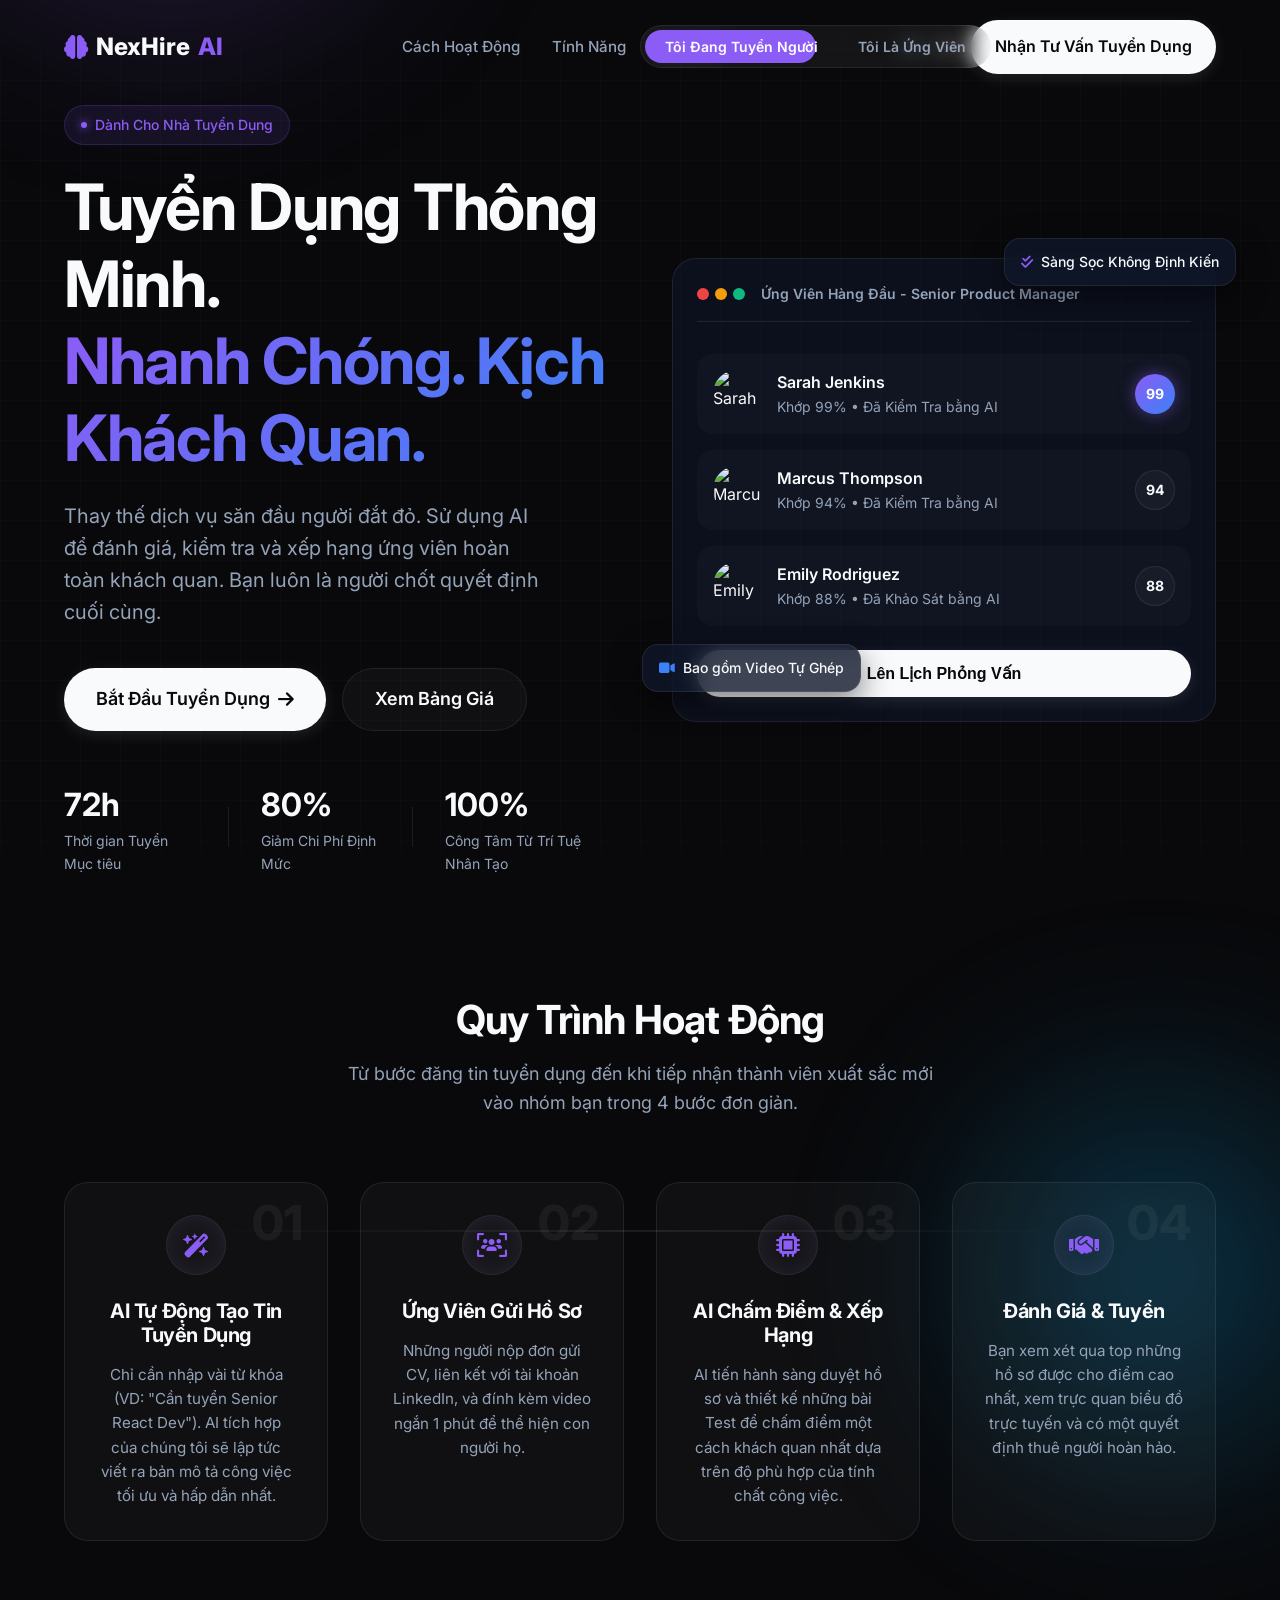
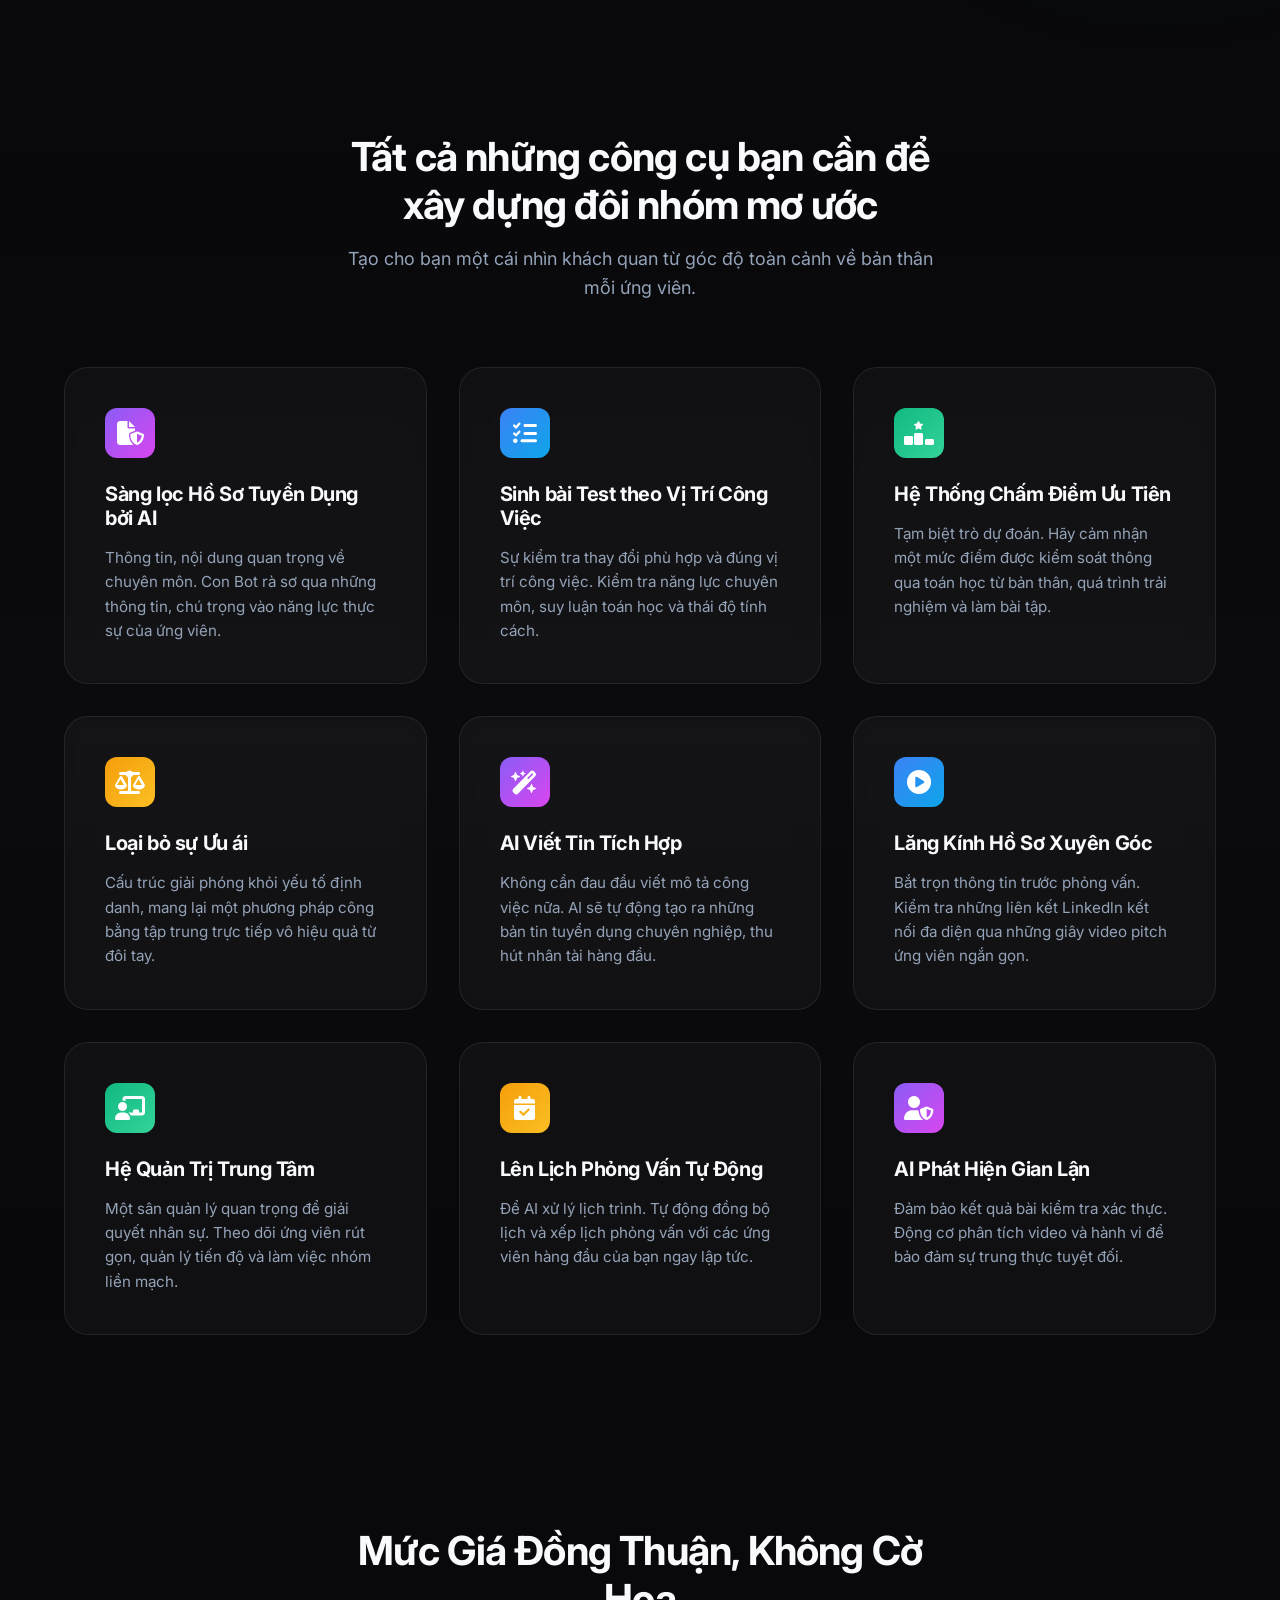
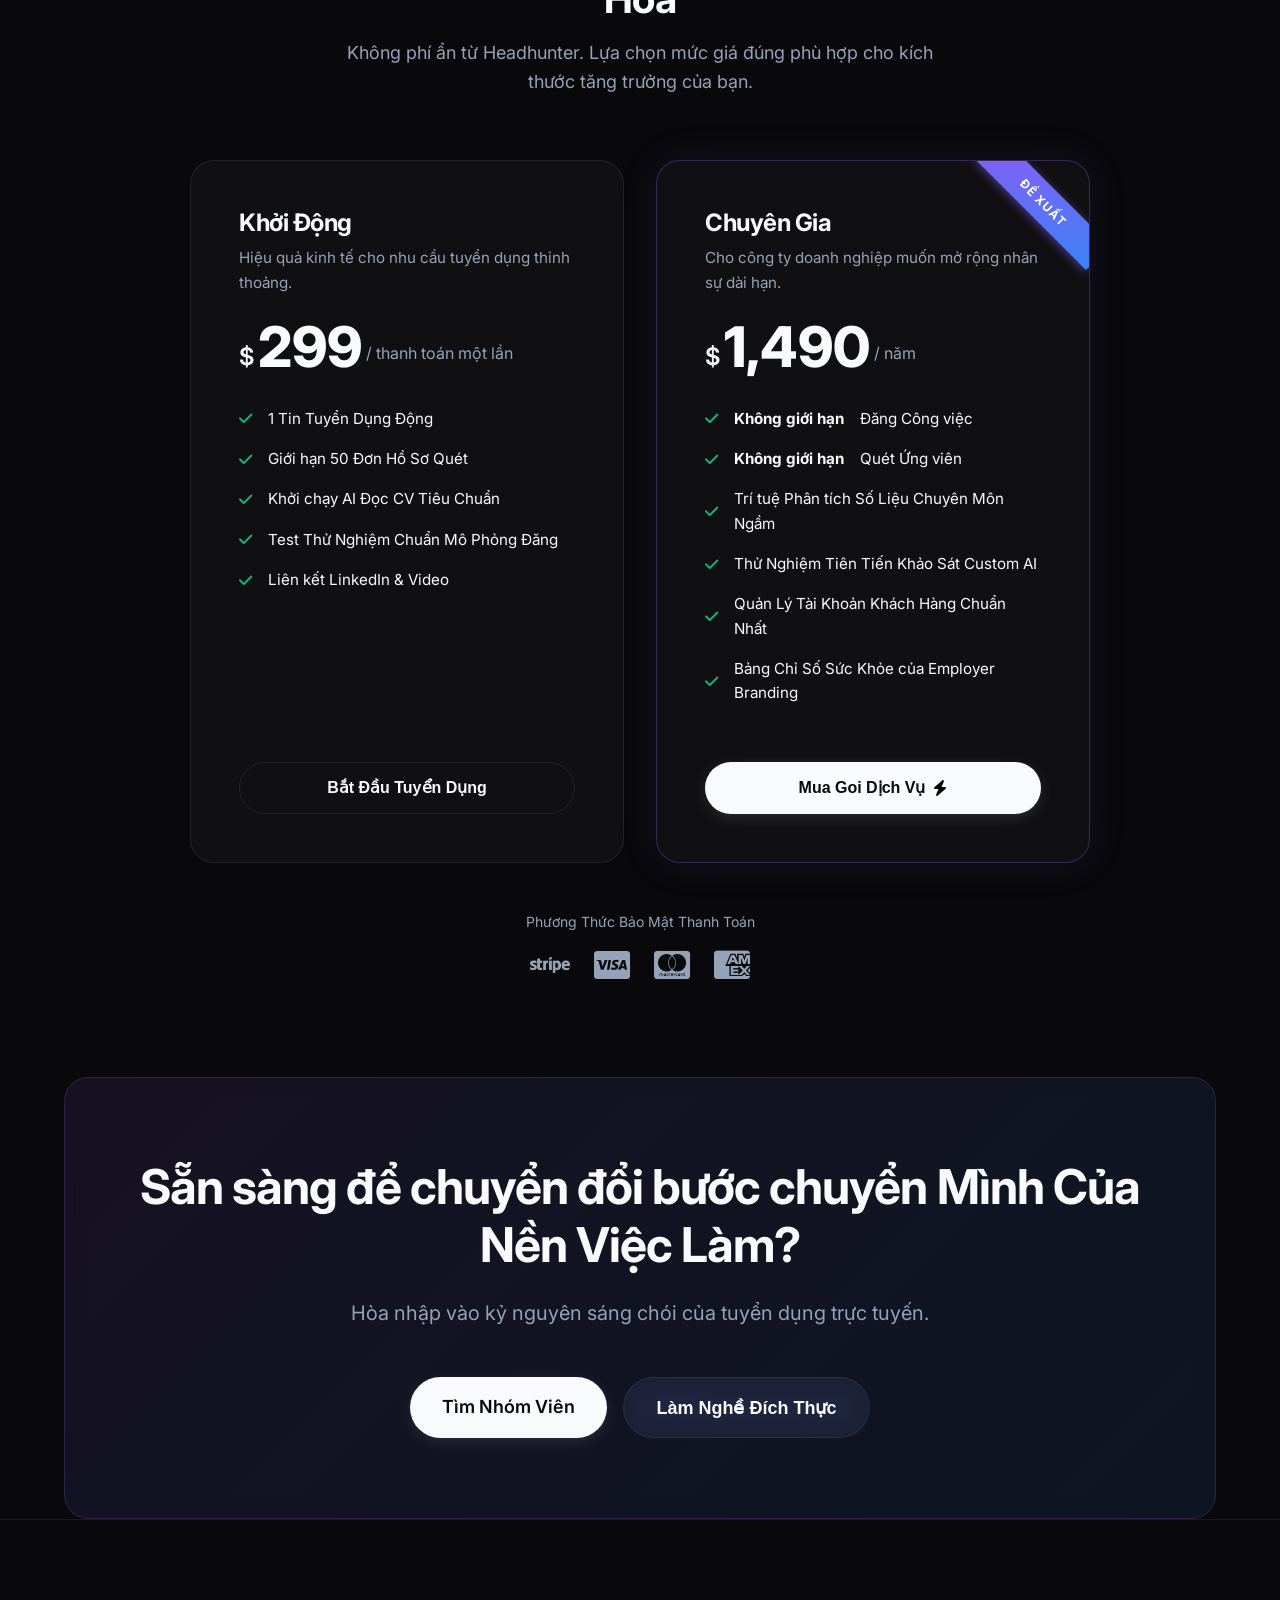
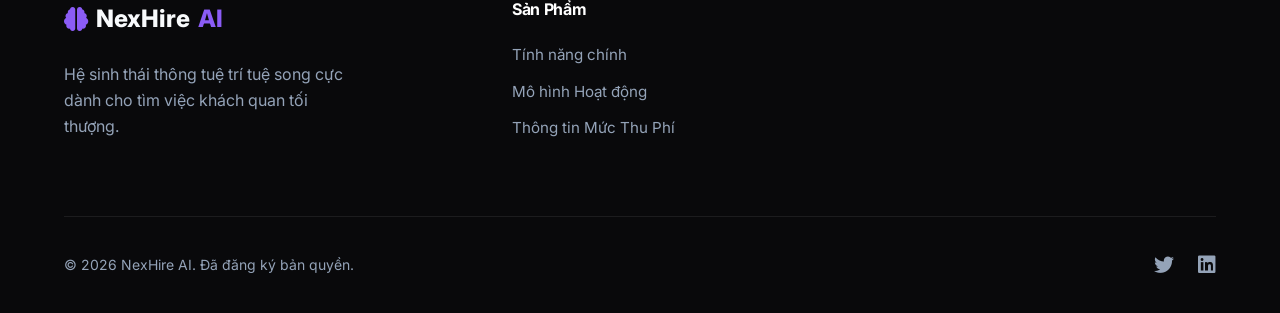
==== index-vi.html @ 261079df "Add files via upload" ====
<!DOCTYPE html>
<html lang="vi">
<head>
    <meta charset="UTF-8">
    <meta name="viewport" content="width=device-width, initial-scale=1.0">
    <title>NexHire AI - Tuyển dụng & Tìm việc Không Định kiến</title>
    <meta name="description" content="Nền tảng tuyển dụng AI 2 chiều. Giúp nhà tuyển dụng tiết kiệm chi phí, ứng viên được nhận việc nhờ kỹ năng thực sự thay vì chỉ qua hồ sơ.">
    
    <!-- Google Fonts -->
    <link rel="preconnect" href="https://fonts.googleapis.com">
    <link rel="preconnect" href="https://fonts.gstatic.com" crossorigin>
    <link href="https://fonts.googleapis.com/css2?family=Inter:wght@300;400;500;600;700;800&display=swap" rel="stylesheet">
    
    <!-- Font Awesome -->
    <link rel="stylesheet" href="https://cdnjs.cloudflare.com/ajax/libs/font-awesome/6.4.0/css/all.min.css">
    
    <!-- Custom CSS -->
    <link rel="stylesheet" href="style.css">
</head>
<body>
    <!-- Background Elements -->
    <div class="glow-orb orb-1"></div>
    <div class="glow-orb orb-2"></div>
    <div class="bg-grid"></div>

    <!-- Navigation -->
    <nav class="navbar">
        <div class="container nav-container">
            <a href="#" class="logo">
                <i class="fa-solid fa-brain"></i>
                NexHire<span>AI</span>
            </a>
            
            <!-- Global Portal Toggle in Nav -->
            <div class="portal-toggle-container fade-in-up">
                <div class="portal-toggle">
                    <button class="toggle-btn active" data-target="employer-portal">Tôi Đang Tuyển Người</button>
                    <button class="toggle-btn" data-target="candidate-portal">Tôi Là Ứng Viên</button>
                    <div class="toggle-slider"></div>
                </div>
            </div>

            <div class="nav-links">
                <a href="#how-it-works">Cách Hoạt Động</a>
                <a href="#features">Tính Năng</a>
                <a href="#pricing">Bảng Giá</a>
            </div>
            <div class="nav-actions" style="display: flex; align-items: center; gap: 1rem;">
                <div class="lang-switch" style="font-size: 0.875rem;">
                    <a href="index.html" style="color: var(--text-secondary);">EN</a> 
                    <span style="color: var(--text-secondary); margin: 0 4px;">|</span> 
                    <span style="color: white; font-weight: 600;">VI</span>
                </div>
                <a href="#pricing" class="btn btn-primary" id="nav-cta-btn">Nhận Tư Vấn Tuyển Dụng</a>
            </div>
            <button class="mobile-menu-btn" aria-label="Toggle menu">
                <i class="fa-solid fa-bars"></i>
            </button>
        </div>
    </nav>

    <!-- ==========================================
         EMPLOYER PORTAL
         ========================================== -->
    <div id="employer-portal" class="portal-view active">
        <!-- Hero Section -->
        <header class="hero">
            <div class="container hero-container">
                <div class="hero-content fade-in-up">
                    <div class="badge">
                        <span class="badge-dot"></span>
                        Dành Cho Nhà Tuyển Dụng
                    </div>
                    <h1 class="hero-title">
                        Tuyển Dụng Thông Minh. <br>
                        <span class="text-gradient">Nhanh Chóng. Kịch Khách Quan.</span>
                    </h1>
                    <p class="hero-subtitle">
                        Thay thế dịch vụ săn đầu người đắt đỏ. Sử dụng AI để đánh giá, kiểm tra và xếp hạng ứng viên hoàn toàn khách quan. Bạn luôn là người chốt quyết định cuối cùng.
                    </p>
                    <div class="hero-cta">
                        <a href="#pricing" class="btn btn-primary btn-large">
                            Bắt Đầu Tuyển Dụng <i class="fa-solid fa-arrow-right"></i>
                        </a>
                        <a href="#pricing" class="btn btn-secondary btn-large">
                            Xem Bảng Giá
                        </a>
                    </div>
                    <div class="hero-stats">
                        <div class="stat">
                            <span class="stat-number">72h</span>
                            <span class="stat-label">Thời gian Tuyển Mục tiêu</span>
                        </div>
                        <div class="stat-divider"></div>
                        <div class="stat">
                            <span class="stat-number">80%</span>
                            <span class="stat-label">Giảm Chi Phí Định Mức</span>
                        </div>
                        <div class="stat-divider"></div>
                        <div class="stat">
                            <span class="stat-number">100%</span>
                            <span class="stat-label">Công Tâm Từ Trí Tuệ Nhân Tạo</span>
                        </div>
                    </div>
                </div>
                <div class="hero-visual fade-in-up delay-1">
                    <div class="glass-card mockup-card">
                        <div class="mockup-header">
                            <div class="mockup-dots">
                                <span></span><span></span><span></span>
                            </div>
                            <div class="mockup-title">Ứng Viên Hàng Đầu - Senior Product Manager</div>
                        </div>
                        <div class="mockup-body">
                            <!-- Candidate 1 -->
                            <div class="candidate-row">
                                <div class="candidate-info">
                                    <img src="https://ui-avatars.com/api/?name=Sarah+Jen&background=8b5cf6&color=fff" alt="Sarah" class="avatar">
                                    <div>
                                        <div class="name">Sarah Jenkins</div>
                                        <div class="role">Khớp 99% • Đã Kiểm Tra bằng AI</div>
                                    </div>
                                </div>
                                <div class="candidate-score gradient-score">99</div>
                            </div>
                            <!-- Candidate 2 -->
                            <div class="candidate-row">
                                <div class="candidate-info">
                                    <img src="https://ui-avatars.com/api/?name=Marcus+T&background=3b82f6&color=fff" alt="Marcus" class="avatar">
                                    <div>
                                        <div class="name">Marcus Thompson</div>
                                        <div class="role">Khớp 94% • Đã Kiểm Tra bằng AI</div>
                                    </div>
                                </div>
                                <div class="candidate-score">94</div>
                            </div>
                            <!-- Candidate 3 -->
                            <div class="candidate-row">
                                <div class="candidate-info">
                                    <img src="https://ui-avatars.com/api/?name=Emily+R&background=0ea5e9&color=fff" alt="Emily" class="avatar">
                                    <div>
                                        <div class="name">Emily Rodriguez</div>
                                        <div class="role">Khớp 88% • Đã Khảo Sát bằng AI</div>
                                    </div>
                                </div>
                                <div class="candidate-score">88</div>
                            </div>
                            <div class="mockup-action">
                                <button class="btn btn-primary btn-full">Lên Lịch Phỏng Vấn</button>
                            </div>
                        </div>
                    </div>
                    <div class="floating-badge badge-1">
                        <i class="fa-solid fa-check-double text-primary"></i>
                        <span>Sàng Sọc Không Định Kiến</span>
                    </div>
                    <div class="floating-badge badge-2">
                        <i class="fa-solid fa-video text-secondary"></i>
                        <span>Bao gồm Video Tự Ghép</span>
                    </div>
                </div>
            </div>
        </header>

        <!-- How It Works Section -->
        <section id="how-it-works" class="section">
            <div class="container">
                <div class="section-header fade-in-up">
                    <h2 class="section-title">Quy Trình Hoạt Động</h2>
                    <p class="section-subtitle">Từ bước đăng tin tuyển dụng đến khi tiếp nhận thành viên xuất sắc mới vào nhóm bạn trong 4 bước đơn giản.</p>
                </div>
                
                <div class="steps-container">
                    <div class="step-card glass-card fade-in-up">
                        <div class="step-number">01</div>
                        <div class="step-icon"><i class="fa-solid fa-wand-magic-sparkles"></i></div>
                        <h3>AI Tự Động Tạo Tin Tuyển Dụng</h3>
                        <p>Chỉ cần nhập vài từ khóa (VD: "Cần tuyển Senior React Dev"). AI tích hợp của chúng tôi sẽ lập tức viết ra bản mô tả công việc tối ưu và hấp dẫn nhất.</p>
                    </div>
                    
                    <div class="step-card glass-card fade-in-up delay-1">
                        <div class="step-number">02</div>
                        <div class="step-icon"><i class="fa-solid fa-users-viewfinder"></i></div>
                        <h3>Ứng Viên Gửi Hồ Sơ</h3>
                        <p>Những người nộp đơn gửi CV, liên kết với tài khoản LinkedIn, và đính kèm video ngắn 1 phút để thể hiện con người họ.</p>
                    </div>
                    
                    <div class="step-card glass-card fade-in-up delay-2">
                        <div class="step-number">03</div>
                        <div class="step-icon"><i class="fa-solid fa-microchip"></i></div>
                        <h3>AI Chấm Điểm & Xếp Hạng</h3>
                        <p>AI tiến hành sàng duyệt hồ sơ và thiết kế những bài Test để chấm điểm một cách khách quan nhất dựa trên độ phù hợp của tính chất công việc.</p>
                    </div>
                    
                    <div class="step-card glass-card fade-in-up delay-3">
                        <div class="step-number">04</div>
                        <div class="step-icon"><i class="fa-solid fa-handshake"></i></div>
                        <h3>Đánh Giá & Tuyển</h3>
                        <p>Bạn xem xét qua top những hồ sơ được cho điểm cao nhất, xem trực quan biểu đồ trực tuyến và có một quyết định thuê người hoàn hảo.</p>
                    </div>
                </div>
            </div>
        </section>

        <!-- Features Section -->
        <section id="features" class="section section-alt">
            <div class="container">
                <div class="section-header fade-in-up">
                    <h2 class="section-title">Tất cả những công cụ bạn cần để xây dựng đôi nhóm mơ ước</h2>
                    <p class="section-subtitle">Tạo cho bạn một cái nhìn khách quan từ góc độ toàn cảnh về bản thân mỗi ứng viên.</p>
                </div>

                <div class="features-grid">
                    <div class="feature-card glass-card fade-in-up">
                        <div class="feature-icon bg-gradient-1"><i class="fa-solid fa-file-shield"></i></div>
                        <h3>Sàng lọc Hồ Sơ Tuyển Dụng bởi AI</h3>
                        <p>Thông tin, nội dung quan trọng về chuyên môn. Con Bot rà sơ qua những thông tin, chú trọng vào năng lực thực sự của ứng viên.</p>
                    </div>
                    <div class="feature-card glass-card fade-in-up delay-1">
                        <div class="feature-icon bg-gradient-2"><i class="fa-solid fa-list-check"></i></div>
                        <h3>Sinh bài Test theo Vị Trí Công Việc</h3>
                        <p>Sự kiểm tra thay đổi phù hợp và đúng vị trí công việc. Kiểm tra năng lực chuyên môn, suy luận toán học và thái độ tính cách.</p>
                    </div>
                    <div class="feature-card glass-card fade-in-up delay-2">
                        <div class="feature-icon bg-gradient-3"><i class="fa-solid fa-ranking-star"></i></div>
                        <h3>Hệ Thống Chấm Điểm Ưu Tiên</h3>
                        <p>Tạm biệt trò dự đoán. Hãy cảm nhận một mức điểm được kiểm soát thông qua toán học từ bản thân, quá trình trải nghiệm và làm bài tập.</p>
                    </div>
                    <div class="feature-card glass-card fade-in-up">
                        <div class="feature-icon bg-gradient-4"><i class="fa-solid fa-scale-balanced"></i></div>
                        <h3>Loại bỏ sự Ưu ái</h3>
                        <p>Cấu trúc giải phóng khỏi yếu tố định danh, mang lại một phương pháp công bằng tập trung trực tiếp vô hiệu quả từ đôi tay.</p>
                    </div>
                    <div class="feature-card glass-card fade-in-up delay-1">
                        <div class="feature-icon bg-gradient-1"><i class="fa-solid fa-wand-magic-sparkles"></i></div>
                        <h3>AI Viết Tin Tích Hợp</h3>
                        <p>Không cần đau đầu viết mô tả công việc nữa. AI sẽ tự động tạo ra những bản tin tuyển dụng chuyên nghiệp, thu hút nhân tài hàng đầu.</p>
                    </div>
                    <div class="feature-card glass-card fade-in-up delay-2">
                        <div class="feature-icon bg-gradient-2"><i class="fa-solid fa-circle-play"></i></div>
                        <h3>Lăng Kính Hồ Sơ Xuyên Góc</h3>
                        <p>Bắt trọn thông tin trước phỏng vấn. Kiểm tra những liên kết Linkedln kết nối đa diện qua những giây video pitch ứng viên ngắn gọn.</p>
                    </div>
                    <div class="feature-card glass-card fade-in-up">
                        <div class="feature-icon bg-gradient-3"><i class="fa-solid fa-chalkboard-user"></i></div>
                        <h3>Hệ Quản Trị Trung Tâm</h3>
                        <p>Một sân quản lý quan trọng để giải quyết nhân sự. Theo dõi ứng viên rút gọn, quản lý tiến độ và làm việc nhóm liền mạch.</p>
                    </div>
                    <div class="feature-card glass-card fade-in-up delay-1">
                        <div class="feature-icon bg-gradient-4"><i class="fa-solid fa-calendar-check"></i></div>
                        <h3>Lên Lịch Phỏng Vấn Tự Động</h3>
                        <p>Để AI xử lý lịch trình. Tự động đồng bộ lịch và xếp lịch phỏng vấn với các ứng viên hàng đầu của bạn ngay lập tức.</p>
                    </div>
                    <div class="feature-card glass-card fade-in-up delay-2">
                        <div class="feature-icon bg-gradient-1"><i class="fa-solid fa-user-shield"></i></div>
                        <h3>AI Phát Hiện Gian Lận</h3>
                        <p>Đảm bảo kết quả bài kiểm tra xác thực. Động cơ phân tích video và hành vi để bảo đảm sự trung thực tuyệt đối.</p>
                    </div>
                </div>
            </div>
        </section>

        <!-- Pricing Section -->
        <section id="pricing" class="section">
            <div class="container">
                <div class="section-header fade-in-up">
                    <h2 class="section-title">Mức Giá Đồng Thuận, Không Cờ Hoa</h2>
                    <p class="section-subtitle">Không phí ẩn từ Headhunter. Lựa chọn mức giá đúng phù hợp cho kích thước tăng trưởng của bạn.</p>
                </div>

                <div class="pricing-grid">
                    <!-- Starter Plan -->
                    <div class="pricing-card glass-card fade-in-up">
                        <div class="pricing-header">
                            <h3>Khởi Động</h3>
                            <p>Hiệu quả kinh tế cho nhu cầu tuyển dụng thỉnh thoảng.</p>
                            <div class="price">
                                <span class="currency">$</span>
                                <span class="amount">299</span>
                                <span class="billing">/ thanh toán một lần</span>
                            </div>
                        </div>
                        <div class="pricing-features">
                            <ul>
                                <li><i class="fa-solid fa-check"></i> 1 Tin Tuyển Dụng Động</li>
                                <li><i class="fa-solid fa-check"></i> Giới hạn 50 Đơn Hồ Sơ Quét</li>
                                <li><i class="fa-solid fa-check"></i> Khởi chạy AI Đọc CV Tiêu Chuẩn</li>
                                <li><i class="fa-solid fa-check"></i> Test Thử Nghiệm Chuẩn Mô Phỏng Đăng</li>
                                <li><i class="fa-solid fa-check"></i> Liên kết LinkedIn & Video</li>
                            </ul>
                        </div>
                        <div class="pricing-action">
                            <button class="btn btn-outline btn-full payment-btn" data-plan="starter">Bắt Đầu Tuyển Dụng</button>
                        </div>
                    </div>

                    <!-- Pro Plan -->
                    <div class="pricing-card glass-card popular fade-in-up delay-1">
                        <div class="popular-badge">Đề Xuất</div>
                        <div class="pricing-header">
                            <h3>Chuyên Gia</h3>
                            <p>Cho công ty doanh nghiệp muốn mở rộng nhân sự dài hạn.</p>
                            <div class="price">
                                <span class="currency">$</span>
                                <span class="amount">1,490</span>
                                <span class="billing">/ năm</span>
                            </div>
                        </div>
                        <div class="pricing-features">
                            <ul>
                                <li><i class="fa-solid fa-check"></i> <strong>Không giới hạn</strong> Đăng Công việc</li>
                                <li><i class="fa-solid fa-check"></i> <strong>Không giới hạn</strong> Quét Ứng viên</li>
                                <li><i class="fa-solid fa-check"></i> Trí tuệ Phân tích Số Liệu Chuyên Môn Ngầm</li>
                                <li><i class="fa-solid fa-check"></i> Thử Nghiệm Tiên Tiến Khảo Sát Custom AI</li>
                                <li><i class="fa-solid fa-check"></i> Quản Lý Tài Khoản Khách Hàng Chuẩn Nhất</li>
                                <li><i class="fa-solid fa-check"></i> Bảng Chỉ Số Sức Khỏe của Employer Branding</li>
                            </ul>
                        </div>
                        <div class="pricing-action">
                            <button class="btn btn-primary btn-full payment-btn" data-plan="pro">Mua Goi Dịch Vụ <i class="fa-solid fa-bolt"></i></button>
                        </div>
                    </div>
                </div>
                
                <div class="payment-trust fade-in-up delay-2">
                    <p>Phương Thức Bảo Mật Thanh Toán</p>
                    <div class="payment-icons">
                        <i class="fa-brands fa-stripe"></i>
                        <i class="fa-brands fa-cc-visa"></i>
                        <i class="fa-brands fa-cc-mastercard"></i>
                        <i class="fa-brands fa-cc-amex"></i>
                    </div>
                </div>
            </div>
        </section>
    </div>

    <!-- ==========================================
         CANDIDATE PORTAL
         ========================================== -->
    <div id="candidate-portal" class="portal-view">
        <!-- Candidate Hero -->
        <header class="hero">
            <div class="container hero-container">
                <div class="hero-content">
                    <div class="badge">
                        <span class="badge-dot" style="background:#0ea5e9; box-shadow: 0 0 10px #0ea5e9;"></span>
                        Dành Cho Ứng Viên
                    </div>
                    <h1 class="hero-title">
                        Trúng Tuyển Vì Năng Lực. <br>
                        <span class="text-gradient" style="background: linear-gradient(135deg, #0ea5e9, #8b5cf6); -webkit-background-clip: text; background-clip: text; color: transparent;">Không Chỉ Qua CV.</span>
                    </h1>
                    <p class="hero-subtitle">
                        Thoát khỏi tỷ lệ tự động bị rớt bởi các hệ thống ATS truyền thống cũ kĩ. Tự tin bộc lộ kỹ năng chứng minh cho nhà quản lý trực tiếp qua những đánh giá từ AI uy tín nhất.
                    </p>
                    <div class="hero-cta">
                        <button class="btn btn-primary btn-large applicant-btn">
                            Mở Tài Khoản Miễn Phí <i class="fa-solid fa-rocket"></i>
                        </button>
                        <button class="btn btn-secondary btn-large">
                            Tra Cứu Gợi Ý Việc Làm
                        </button>
                    </div>
                    <div class="hero-stats">
                        <div class="stat">
                            <span class="stat-number">0%</span>
                            <span class="stat-label">Sự Thiên Vị, Ưu Ái Cá Nhân</span>
                        </div>
                        <div class="stat-divider"></div>
                        <div class="stat">
                            <span class="stat-number">100%</span>
                            <span class="stat-label">Cạnh Tranh & Thực Tâm Khách Quan</span>
                        </div>
                    </div>
                </div>
                <div class="hero-visual">
                    <div class="glass-card mockup-card" style="background: rgba(14, 165, 233, 0.05); border-color: rgba(14, 165, 233, 0.2);">
                        <div class="mockup-header">
                            <div class="mockup-dots">
                                <span></span><span></span><span></span>
                            </div>
                            <div class="mockup-title">Biểu Đồ Khả Năng Của Bạn</div>
                        </div>
                        <div class="mockup-body" style="text-align:center;">
                            <img src="https://ui-avatars.com/api/?name=You&background=0ea5e9&color=fff" alt="You" class="avatar" style="width:80px; height:80px; margin-bottom:1rem;">
                            <h3 style="margin-bottom:0.5rem;">Số Điểm Đạt: Thuộc Top 5%</h3>
                            <p style="font-size:0.875rem; color:var(--text-secondary); margin-bottom:1.5rem;">Senior Software Engineer</p>
                            
                            <div style="display:flex; justify-content:space-between; margin-bottom:1rem; border-top:1px solid var(--glass-border); padding-top:1rem;">
                                <div style="text-align:left;">
                                    <div style="font-size:0.75rem; color:var(--text-secondary);">Phán Đoán Logic</div>
                                    <div style="font-weight:600; color:#10b981;">98 / 100</div>
                                </div>
                                <div style="text-align:right;">
                                    <div style="font-size:0.75rem; color:var(--text-secondary);">Thực Hành Trọng Điểm</div>
                                    <div style="font-weight:600; color:#0ea5e9;">95 / 100</div>
                                </div>
                            </div>
                            
                            <div class="mockup-action">
                                <button class="btn btn-outline btn-full applicant-btn"><i class="fa-solid fa-play"></i> Thu Video Giới Thiệu Chào Khách</button>
                            </div>
                        </div>
                    </div>
                    <div class="floating-badge badge-1" style="animation-delay: -2s;">
                        <i class="fa-solid fa-bullseye text-primary"></i>
                        <span>Tiếp cận Nhanh Quyết Định Tuyển Bất Kể Lúc Nào</span>
                    </div>
                </div>
            </div>
        </header>

        <!-- Candidate How It Works -->
        <section class="section">
            <div class="container">
                <div class="section-header">
                    <h2 class="section-title">Tiến Mạch Con Đường Chinh Phục Của Bạn</h2>
                    <p class="section-subtitle">Chỉ vài bước công thành công để xác minh thứ đáng giá nhất - Năng Lực.</p>
                </div>
                
                <div class="steps-container">
                    <div class="step-card glass-card">
                        <div class="step-number">01</div>
                        <div class="step-icon"><i class="fa-regular fa-id-card"></i></div>
                        <h3>Mở Hồ Sơ Ứng Viên</h3>
                        <p>Kể cho hệ thống biết lý lịch học vấn. Cấu tạo cơ bản của con đường sự nghiệp kết nối trực tiếp đến LinkedIn.</p>
                    </div>
                    
                    <div class="step-card glass-card">
                        <div class="step-number">02</div>
                        <div class="step-icon"><i class="fa-solid fa-brain"></i></div>
                        <h3>Chấp Nhận Tham Khảo Đề Trắc Nghiệm AI</h3>
                        <p>Hệ thống mô phỏng một góc nhỏ việc làm bạn đang mong đợi thử sức ngay từ giây phút sơ khai. Tôn trọng trình giải quyết kỹ năng Toán.</p>
                    </div>
                    
                    <div class="step-card glass-card">
                        <div class="step-number">03</div>
                        <div class="step-icon"><i class="fa-solid fa-video"></i></div>
                        <h3>Video Trực Quan </h3>
                        <p>Dùng điện thoại thông minh để truyền tải thái độ tính cách năng động thông qua việc phác thảo những câu trả lời 1 phút dễ nhìn.</p>
                    </div>
                    
                    <div class="step-card glass-card">
                        <div class="step-number">04</div>
                        <div class="step-icon"><i class="fa-solid fa-envelope-open-text"></i></div>
                        <h3>Kí Hợp Đồng</h3>
                        <p>Từ mức điểm ưu việt nhận được công bố thành thạo. Trưởng Bộ Phận Nhân Sự từ mọi nơi mời bạn tới ngay lập tức để ngồi thỏa thuận những bước tiếp hợp đồng thành công.</p>
                    </div>
                </div>
            </div>
        </section>

        <!-- Candidate Features Section -->
        <section class="section section-alt">
            <div class="container">
                <div class="section-header">
                    <h2 class="section-title">Nền Tảng Gốc Ưu Khuyến Cạnh Phục Sinh Duyên</h2>
                    <p class="section-subtitle">Chúng tôi khao khát ứng viên sẽ xuất sắc ở bất cứ chân trời nào không băn khoăn vướng bận hệ lụy học đường nền tảng.</p>
                </div>

                <div class="features-grid">
                    <div class="feature-card glass-card">
                        <div class="feature-icon bg-gradient-2"><i class="fa-solid fa-award"></i></div>
                        <h3>Trình Trọng Dấu Ấn Kỹ Trí</h3>
                        <p>Nhận ngay một hệ giấy chứng chỉ xếp hạng so với muôn vạn đồng cấp chuyên ngành. Dữ liệu đánh giá từ khả năng làm.</p>
                    </div>
                    <div class="feature-card glass-card">
                        <div class="feature-icon bg-gradient-4"><i class="fa-solid fa-eye-slash"></i></div>
                        <h3>Chế Độ Xác Khảo Vô Lăng</h3>
                        <p>Phía doanh nghiệp sẽ xem độ cao siêu từ thông tin không đi kèm đặc tuyến sinh trắc hay tính phái.</p>
                    </div>
                    <div class="feature-card glass-card">
                        <div class="feature-icon bg-gradient-1"><i class="fa-solid fa-bolt"></i></div>
                        <h3>Một Hồ Sơ - Vạn Vị Trí</h3>
                        <p>Sử dụng nguyên bảng điểm đánh giá sơ lược được để tham chiếu tuyển dụng đa ngành. Thao tác siêu tốc không rườm rà form mẫu.</p>
                    </div>
                </div>
            </div>
        </section>

        <!-- Candidate Pricing Section -->
        <section class="section">
            <div class="container">
                <div class="pricing-grid" style="grid-template-columns: 1fr; max-width: 500px;">
                    <div class="pricing-card glass-card popular" style="border-color: rgba(14, 165, 233, 0.4); text-align:center;">
                        <div class="popular-badge" style="background:#0ea5e9;">100% Phim Miễn Phí</div>
                        <div class="pricing-header">
                            <h3>Giá Của Sự Chăm Cày</h3>
                            <p>Tài năng không cần chi trả thêm một đồng khoản nào.</p>
                            <div class="price" style="justify-content:center;">
                                <span class="currency">$</span>
                                <span class="amount">0</span>
                                <span class="billing">/ Xuyên Suốt</span>
                            </div>
                        </div>
                        <div class="pricing-features" style="text-align:left;">
                            <ul>
                                <li><i class="fa-solid fa-check" style="color:#0ea5e9;"></i> Tạo Tài Khoản Không Giới Hạn Phi Hoặc Gói</li>
                                <li><i class="fa-solid fa-check" style="color:#0ea5e9;"></i> Làm AI Skill Tests Vô Vàn Không Chặn</li>
                                <li><i class="fa-solid fa-check" style="color:#0ea5e9;"></i> Ghép Cặp Quản Lý Mọi Nơi Tuyệt Đối Tức Thời</li>
                            </ul>
                        </div>
                        <div class="pricing-action">
                            <button class="btn btn-primary btn-full applicant-btn" style="background:#0ea5e9; color:white; box-shadow:0 4px 15px rgba(14, 165, 233, 0.2);">Trở Thành Nhân Vật Chính</button>
                        </div>
                    </div>
                </div>
            </div>
        </section>
    </div>

    <!-- Final CTA Global -->
    <section class="cta-section">
        <div class="container">
            <div class="cta-box glass-card fade-in-up">
                <div class="cta-content">
                    <h2 id="global-cta-title">Sẵn sàng để chuyển đổi bước chuyển Mình Của Nền Việc Làm?</h2>
                    <p id="global-cta-desc">Hòa nhập vào kỷ nguyên sáng chói của tuyển dụng trực tuyến.</p>
                </div>
                <div class="cta-actions" style="display:flex; gap:1rem; justify-content:center; flex-wrap:wrap;">
                    <a href="#pricing" class="btn btn-primary btn-large">Tìm Nhóm Viên</a>
                    <button class="btn btn-secondary btn-large applicant-btn">Làm Nghề Đích Thực</button>
                </div>
            </div>
        </div>
    </section>

    <!-- Footer -->
    <footer class="footer">
        <div class="container">
            <div class="footer-grid">
                <div class="footer-brand">
                    <a href="#" class="logo">
                        <i class="fa-solid fa-brain"></i>
                        NexHire<span>AI</span>
                    </a>
                    <p>Hệ sinh thái thông tuệ trí tuệ song cực dành cho tìm việc khách quan tối thượng.</p>
                </div>
                <div class="footer-links">
                    <h4>Sản Phẩm</h4>
                    <a href="#features">Tính năng chính</a>
                    <a href="#how-it-works">Mô hình Hoạt động</a>
                    <a href="#pricing">Thông tin Mức Thu Phí</a>
                </div>
                <!-- Standard Footer Links -->
            </div>
            <div class="footer-bottom">
                <p>&copy; 2026 NexHire AI. Đã đăng ký bản quyền.</p>
                <div class="social-links">
                    <a href="#"><i class="fa-brands fa-twitter"></i></a>
                    <a href="#"><i class="fa-brands fa-linkedin"></i></a>
                </div>
            </div>
        </div>
    </footer>

    <!-- Employer Payment Modal (Simulated) -->
    <div class="modal" id="payment-modal">
        <div class="modal-content glass-card">
            <button class="close-modal"><i class="fa-solid fa-xmark"></i></button>
            <div class="modal-header">
                <h3>Xác nhận Thanh toán</h3>
                <p id="modal-plan-desc">NexHire AI Subscription</p>
            </div>
            <div class="checkout-form" id="employer-signup-form">
                <div class="form-group">
                    <label>Địa chỉ Email</label>
                    <input type="email" placeholder="you@company.com">
                </div>
                <button class="btn btn-primary btn-full stripe-pay-btn" onclick="submitMVP(this, 'employers/subscribe')">
                    <i class="fa-solid fa-lock"></i> Trả Tiền <span id="modal-price">$0</span>
                </button>
            </div>
        </div>
    </div>
    
    <!-- Candidate Signup Modal -->
    <div class="modal" id="candidate-modal">
        <div class="modal-content glass-card" style="border-top: 4px solid #0ea5e9;">
            <button class="close-candidate-modal close-modal" style="right: 1.5rem; position:absolute; z-index:10;"><i class="fa-solid fa-xmark"></i></button>
            <div class="modal-header">
                <h3>Kích Hoạt Tài Khoản Hồ Sơ Bạn</h3>
                <p>Khám phá môi trường việc làm lý tưởng ngay.</p>
            </div>
            <div class="checkout-form" id="candidate-signup-form" style="max-height: 60vh; overflow-y: auto; padding-right: 1rem;">
                <div class="form-group">
                    <label>Họ Tên</label>
                    <input type="text" placeholder="Sarah Jenkins">
                </div>
                <div class="form-group">
                    <label>E-Mail Thông Dụng</label>
                    <input type="email" placeholder="sarah@email.com">
                </div>
                <div class="form-group">
                    <label>Upload CV (Không Bắt Buộc)</label>
                    <input type="file" name="cv_file" accept=".pdf,.doc,.docx" style="padding: 0.5rem; background: transparent; border: 1px dashed var(--glass-border);">
                </div>
                <div class="form-group" style="margin-top: 1rem;">
                    <label>Upload Video Chào Khách 1-Phút (Không Bắt Buộc)</label>
                    <input type="file" name="video_file" accept="video/*" style="padding: 0.5rem; background: transparent; border: 1px dashed var(--glass-border);">
                </div>
                <div style="text-align: center; margin: 1rem 0; color: var(--text-secondary); font-size: 0.875rem;">— HOẶC ĐIỀN THỦ CÔNG —</div>
                <div class="form-group">
                    <label>Liên Kết Hồ Sơ LinkedIn</label>
                    <input type="url" placeholder="https://linkedin.com/in/sarahjenkins">
                </div>
                <div class="form-group">
                    <label>Kỹ Năng Cốt Lõi & Kinh Nghiệm</label>
                    <textarea rows="3" placeholder="VD: 5 năm kinh nghiệm React, Python..." style="width: 100%; padding: 1rem; background: rgba(255, 255, 255, 0.05); border: 1px solid var(--glass-border); border-radius: 0.5rem; color: white; resize: vertical; font-family: inherit; margin-top: 0.5rem;"></textarea>
                </div>
                <button class="btn btn-primary btn-full" style="background:#0ea5e9; color:white;" onclick="submitMVP(this, 'candidates')">
                    Chính Thức Hành Trình
                </button>
            </div>
        </div>
    </div>

    <script>
        async function submitMVP(btn, endpoint) {
            const originalText = btn.innerHTML;
            btn.innerHTML = 'Đang xử lý...';
            btn.disabled = true;
            
            let formData = new FormData();
            const formContainer = btn.closest('.checkout-form');
            const inputs = formContainer.querySelectorAll('input, textarea');
            inputs.forEach(i => {
                if (i.type === "file" && i.files.length > 0) {
                    formData.append(i.name || 'file', i.files[0]);
                } else if (i.type !== "file") {
                    let fieldName = i.name;
                    if (!fieldName) {
                        if(i.type === "email") fieldName = "email";
                        if(i.type === "text") fieldName = "name";
                        if(i.type === "url") fieldName = "linkedin";
                        if(i.tagName.toLowerCase() === "textarea") fieldName = "skills";
                    }
                    if (fieldName) formData.append(fieldName, i.value);
                }
            });

            if (endpoint.includes('employers')) {
                formData.append('plan', document.getElementById('modal-plan-desc')?.innerText || 'Starter');
            }

            try {
                const res = await fetch(`/api/${endpoint}`, {
                    method: 'POST',
                    body: formData
                });
                const data = await res.json();
                alert(data.message || 'Thành công!');
                btn.closest('.modal').classList.remove('active');
                setTimeout(() => btn.closest('.modal').style.display = 'none', 300);
            } catch (err) {
                alert('Lỗi truy xuất máy chủ cơ sở dữ liệu.');
            }
            btn.innerHTML = originalText;
            btn.disabled = false;
        }
    </script>
    <script src="script.js"></script>
</body>
</html>
---- style.css ----
/* ==========================================================================
   CSS Variables & Theming
   ========================================================================== */
:root {
    /* Colors - Dark Premium SaaS Theme */
    --bg-main: #09090b; /* zinc 950 */
    --bg-secondary: #0f172a; /* slate 900 */
    
    --text-primary: #f8fafc; /* slate 50 */
    --text-secondary: #94a3b8; /* slate 400 */
    --text-muted: #64748b; /* slate 500 */
    
    --primary-color: #8b5cf6; /* violet 500 */
    --primary-hover: #7c3aed; /* violet 600 */
    
    --secondary-color: #3b82f6; /* blue 500 */
    --accent-color: #0ea5e9; /* sky 500 */
    
    --success-color: #10b981; /* emerald 500 */
    
    /* Gradients */
    --gradient-primary: linear-gradient(135deg, var(--primary-color), var(--secondary-color));
    --gradient-accent: linear-gradient(135deg, var(--secondary-color), var(--accent-color));
    
    /* Glassmorphism */
    --glass-bg: rgba(255, 255, 255, 0.03);
    --glass-border: rgba(255, 255, 255, 0.08);
    --glass-blur: blur(12px);
    
    /* Typography */
    --font-sans: 'Inter', -apple-system, BlinkMacSystemFont, "Segoe UI", Roboto, Helvetica, Arial, sans-serif;
    
    /* Spacing */
    --section-padding: 6rem 0;
    
    /* Transitions */
    --transition-fast: 0.2s ease;
    --transition-base: 0.3s ease;
    --transition-slow: 0.5s ease;
}

/* ==========================================================================
   Reset & Base Styles
   ========================================================================== */
* {
    margin: 0;
    padding: 0;
    box-sizing: border-box;
}

html {
    scroll-behavior: smooth;
    font-size: 16px;
}

body {
    font-family: var(--font-sans);
    background-color: var(--bg-main);
    color: var(--text-primary);
    line-height: 1.6;
    overflow-x: hidden;
    position: relative;
    -webkit-font-smoothing: antialiased;
}

/* Background Effects */
.bg-grid {
    position: fixed;
    top: 0;
    left: 0;
    width: 100vw;
    height: 100vh;
    background-image: 
        linear-gradient(to right, rgba(255, 255, 255, 0.02) 1px, transparent 1px),
        linear-gradient(to bottom, rgba(255, 255, 255, 0.02) 1px, transparent 1px);
    background-size: 40px 40px;
    z-index: -2;
    mask-image: linear-gradient(to bottom, transparent, black 10%, black 90%, transparent);
    -webkit-mask-image: linear-gradient(to bottom, transparent, black 10%, black 90%, transparent);
}

.glow-orb {
    position: absolute;
    border-radius: 50%;
    filter: blur(100px);
    z-index: -1;
    opacity: 0.4;
    animation: float 20s ease-in-out infinite alternate;
}

.orb-1 {
    width: 600px;
    height: 600px;
    background: radial-gradient(circle, var(--primary-color) 0%, transparent 70%);
    top: -10%;
    left: -10%;
}

.orb-2 {
    width: 500px;
    height: 500px;
    background: radial-gradient(circle, var(--accent-color) 0%, transparent 70%);
    top: 20%;
    right: -10%;
    animation-delay: -5s;
}

@keyframes float {
    0% { transform: translate(0, 0) scale(1); }
    100% { transform: translate(50px, 50px) scale(1.1); }
}

/* Typography elements */
h1, h2, h3, h4, h5, h6 {
    line-height: 1.2;
    font-weight: 700;
    letter-spacing: -0.02em;
}

p {
    color: var(--text-secondary);
}

a {
    color: var(--text-primary);
    text-decoration: none;
    transition: var(--transition-base);
}

.text-gradient {
    background: var(--gradient-primary);
    -webkit-background-clip: text;
    background-clip: text;
    -webkit-text-fill-color: transparent;
    display: inline-block;
}

/* Layout */
.container {
    width: 100%;
    max-width: 1200px;
    margin: 0 auto;
    padding: 0 1.5rem;
}

.section {
    padding: var(--section-padding);
    position: relative;
}

.section-alt {
    position: relative;
}
.section-alt::before {
    content: '';
    position: absolute;
    top: 0; left: 0; width: 100%; height: 100%;
    background: linear-gradient(to bottom, transparent, rgba(255,255,255,0.01), transparent);
    z-index: -1;
}

.section-header {
    text-align: center;
    max-width: 600px;
    margin: 0 auto 4rem;
}

.section-title {
    font-size: 2.5rem;
    margin-bottom: 1rem;
}

.section-subtitle {
    font-size: 1.125rem;
}

/* ==========================================================================
   Components
   ========================================================================== */

/* Buttons */
.btn {
    display: inline-flex;
    align-items: center;
    justify-content: center;
    gap: 0.5rem;
    padding: 0.875rem 1.5rem;
    border-radius: 999px;
    font-weight: 600;
    font-size: 1rem;
    cursor: pointer;
    transition: all var(--transition-fast);
    border: none;
    outline: none;
}

.btn-primary {
    background: var(--text-primary);
    color: var(--bg-main);
    box-shadow: 0 4px 15px rgba(255, 255, 255, 0.1);
}

.btn-primary:hover {
    background: rgba(255,255,255,0.9);
    transform: translateY(-2px);
    box-shadow: 0 6px 20px rgba(255, 255, 255, 0.2);
}

.btn-secondary {
    background: var(--glass-bg);
    color: var(--text-primary);
    border: 1px solid var(--glass-border);
    backdrop-filter: var(--glass-blur);
}

.btn-secondary:hover {
    background: rgba(255, 255, 255, 0.08);
    transform: translateY(-2px);
}

.btn-outline {
    background: transparent;
    color: var(--text-primary);
    border: 1px solid var(--glass-border);
}

.btn-outline:hover {
    border-color: var(--text-secondary);
}

.btn-large {
    padding: 1rem 2rem;
    font-size: 1.125rem;
}

.btn-full {
    width: 100%;
}

/* Glass Card */
.glass-card {
    background: var(--glass-bg);
    border: 1px solid var(--glass-border);
    backdrop-filter: var(--glass-blur);
    -webkit-backdrop-filter: var(--glass-blur);
    border-radius: 1.5rem;
    transition: transform var(--transition-base), box-shadow var(--transition-base), border-color var(--transition-base);
}

.glass-card:hover {
    transform: translateY(-5px);
    border-color: rgba(255,255,255,0.15);
    box-shadow: 0 10px 30px rgba(0,0,0,0.5);
}

/* Badge */
.badge {
    display: inline-flex;
    align-items: center;
    gap: 0.5rem;
    padding: 0.5rem 1rem;
    background: rgba(139, 92, 246, 0.1);
    border: 1px solid rgba(139, 92, 246, 0.2);
    border-radius: 999px;
    font-size: 0.875rem;
    font-weight: 500;
    color: var(--primary-color);
    margin-bottom: 1.5rem;
}

.badge-dot {
    width: 6px;
    height: 6px;
    background: var(--primary-color);
    border-radius: 50%;
    box-shadow: 0 0 10px var(--primary-color);
}

/* ==========================================================================
   Sections
   ========================================================================== */

/* Navigation */
.navbar {
    position: fixed;
    top: 0;
    left: 0;
    width: 100%;
    padding: 1.25rem 0;
    z-index: 1000;
    transition: all var(--transition-base);
}

.navbar.scrolled {
    background: rgba(9, 9, 11, 0.8);
    backdrop-filter: blur(20px);
    border-bottom: 1px solid var(--glass-border);
    padding: 1rem 0;
}

.nav-container {
    display: flex;
    justify-content: space-between;
    align-items: center;
}

.logo {
    font-size: 1.5rem;
    font-weight: 800;
    display: flex;
    align-items: center;
    gap: 0.5rem;
}

.logo i {
    color: var(--primary-color);
}

.logo span {
    color: var(--primary-color);
}

.nav-links {
    display: flex;
    gap: 2rem;
}

.nav-links a {
    font-size: 0.95rem;
    font-weight: 500;
    color: var(--text-secondary);
}

.nav-links a:hover {
    color: var(--text-primary);
}

.nav-actions {
    display: flex;
    gap: 1rem;
    align-items: center;
}

.mobile-menu-btn {
    display: none;
    background: none;
    border: none;
    color: var(--text-primary);
    font-size: 1.5rem;
    cursor: pointer;
}

/* Hero Section */
.hero {
    min-height: 100vh;
    display: flex;
    align-items: center;
    padding-top: 5rem; /* account for nav */
}

.hero-container {
    display: grid;
    grid-template-columns: 1fr 1fr;
    gap: 4rem;
    align-items: center;
}

.hero-title {
    font-size: 4rem;
    margin-bottom: 1.5rem;
}

.hero-subtitle {
    font-size: 1.25rem;
    margin-bottom: 2.5rem;
    max-width: 90%;
}

.hero-cta {
    display: flex;
    gap: 1rem;
    margin-bottom: 3rem;
}

.hero-stats {
    display: flex;
    align-items: center;
    gap: 2rem;
}

.stat {
    display: flex;
    flex-direction: column;
}

.stat-number {
    font-size: 2rem;
    font-weight: 700;
    color: var(--text-primary);
}

.stat-label {
    font-size: 0.875rem;
    color: var(--text-secondary);
}

.stat-divider {
    width: 1px;
    height: 40px;
    background: var(--glass-border);
}

.hero-visual {
    position: relative;
}

.mockup-card {
    padding: 1.5rem;
    position: relative;
    z-index: 2;
    background: rgba(15, 23, 42, 0.6); /* Slightly more opaque for readability */
}

.mockup-header {
    display: flex;
    align-items: center;
    gap: 1rem;
    margin-bottom: 2rem;
    padding-bottom: 1rem;
    border-bottom: 1px solid var(--glass-border);
}

.mockup-dots {
    display: flex;
    gap: 6px;
}

.mockup-dots span {
    width: 12px;
    height: 12px;
    border-radius: 50%;
    background: var(--glass-border);
}

.mockup-dots span:nth-child(1) { background: #ef4444; }
.mockup-dots span:nth-child(2) { background: #f59e0b; }
.mockup-dots span:nth-child(3) { background: #10b981; }

.mockup-title {
    font-size: 0.875rem;
    font-weight: 600;
    color: var(--text-secondary);
}

.candidate-row {
    display: flex;
    justify-content: space-between;
    align-items: center;
    padding: 1rem;
    background: rgba(255,255,255,0.02);
    border-radius: 1rem;
    margin-bottom: 1rem;
    transition: background var(--transition-fast);
}

.candidate-row:hover {
    background: rgba(255,255,255,0.05);
}

.candidate-info {
    display: flex;
    align-items: center;
    gap: 1rem;
}

.avatar {
    width: 48px;
    height: 48px;
    border-radius: 50%;
    object-fit: cover;
}

.candidate-info .name {
    font-weight: 600;
    font-size: 1rem;
}

.candidate-info .role {
    font-size: 0.875rem;
    color: var(--text-secondary);
}

.candidate-score {
    width: 40px;
    height: 40px;
    display: flex;
    align-items: center;
    justify-content: center;
    border-radius: 50%;
    font-weight: 700;
    font-size: 0.875rem;
    background: var(--glass-bg);
    border: 1px solid var(--glass-border);
}

.gradient-score {
    background: var(--gradient-primary);
    color: white;
    border: none;
    box-shadow: 0 0 15px rgba(139, 92, 246, 0.5);
}

.mockup-action {
    margin-top: 1.5rem;
}

.floating-badge {
    position: absolute;
    padding: 0.75rem 1rem;
    background: rgba(15, 23, 42, 0.8);
    backdrop-filter: blur(10px);
    border: 1px solid var(--glass-border);
    border-radius: 1rem;
    display: flex;
    align-items: center;
    gap: 0.5rem;
    font-weight: 500;
    font-size: 0.875rem;
    box-shadow: 0 10px 30px rgba(0,0,0,0.5);
    z-index: 3;
    animation: float-badge 6s ease-in-out infinite alternate;
}

.badge-1 {
    top: -20px;
    right: -20px;
}

.badge-2 {
    bottom: 30px;
    left: -30px;
    animation-delay: -3s;
}

.text-primary { color: var(--primary-color); }
.text-secondary { color: var(--secondary-color); }

@keyframes float-badge {
    0% { transform: translateY(0); }
    100% { transform: translateY(15px); }
}

/* How It Works */
.steps-container {
    display: grid;
    grid-template-columns: repeat(4, 1fr);
    gap: 2rem;
    position: relative;
}

.steps-container::after {
    content: '';
    position: absolute;
    top: 3rem;
    left: 10%;
    width: 80%;
    height: 2px;
    background: linear-gradient(90deg, transparent, var(--glass-border), transparent);
    z-index: -1;
}

.step-card {
    padding: 2rem;
    text-align: center;
    position: relative;
}

.step-card:hover {
    transform: translateY(-10px);
}

.step-number {
    position: absolute;
    top: 1rem;
    right: 1.5rem;
    font-size: 3rem;
    font-weight: 800;
    color: rgba(255,255,255,0.05);
    line-height: 1;
}

.step-icon {
    width: 60px;
    height: 60px;
    margin: 0 auto 1.5rem;
    background: var(--glass-bg);
    border: 1px solid var(--glass-border);
    border-radius: 50%;
    display: flex;
    align-items: center;
    justify-content: center;
    font-size: 1.5rem;
    color: var(--primary-color);
    box-shadow: inset 0 0 20px rgba(139, 92, 246, 0.1);
}

.step-card h3 {
    font-size: 1.25rem;
    margin-bottom: 1rem;
}

.step-card p {
    font-size: 0.95rem;
}

/* Features */
.features-grid {
    display: grid;
    grid-template-columns: repeat(3, 1fr);
    gap: 2rem;
}

.feature-card {
    padding: 2.5rem;
}

.feature-icon {
    width: 50px;
    height: 50px;
    border-radius: 12px;
    display: flex;
    align-items: center;
    justify-content: center;
    font-size: 1.5rem;
    color: white;
    margin-bottom: 1.5rem;
}

.bg-gradient-1 { background: linear-gradient(135deg, #8b5cf6, #d946ef); }
.bg-gradient-2 { background: linear-gradient(135deg, #3b82f6, #0ea5e9); }
.bg-gradient-3 { background: linear-gradient(135deg, #10b981, #34d399); }
.bg-gradient-4 { background: linear-gradient(135deg, #f59e0b, #fbbf24); }

.feature-card h3 {
    font-size: 1.25rem;
    margin-bottom: 1rem;
}

.feature-card p {
    font-size: 0.95rem;
}

/* Pricing Section */
.pricing-grid {
    display: grid;
    grid-template-columns: repeat(2, 1fr);
    gap: 2rem;
    max-width: 900px;
    margin: 0 auto;
}

.pricing-card {
    padding: 3rem;
    display: flex;
    flex-direction: column;
    position: relative;
    overflow: hidden;
}

.pricing-card.popular {
    border-color: rgba(139, 92, 246, 0.3);
    box-shadow: 0 0 40px rgba(139, 92, 246, 0.1);
}

.popular-badge {
    position: absolute;
    top: 1.5rem;
    right: -2rem;
    transform: rotate(45deg);
    background: var(--gradient-primary);
    color: white;
    font-size: 0.75rem;
    font-weight: 700;
    padding: 0.5rem 3rem;
    text-transform: uppercase;
    letter-spacing: 1px;
    box-shadow: 0 2px 10px rgba(139, 92, 246, 0.5);
}

.pricing-header {
    margin-bottom: 2rem;
}

.pricing-header h3 {
    font-size: 1.5rem;
    margin-bottom: 0.5rem;
}

.pricing-header p {
    font-size: 0.95rem;
    margin-bottom: 1.5rem;
    min-height: 48px;
}

.price {
    display: flex;
    align-items: flex-end;
    gap: 0.25rem;
}

.currency {
    font-size: 1.5rem;
    font-weight: 600;
    line-height: 1.5;
}

.amount {
    font-size: 3.5rem;
    font-weight: 800;
    line-height: 1;
    color: var(--text-primary);
}

.billing {
    font-size: 1rem;
    color: var(--text-secondary);
    margin-bottom: 0.5rem;
}

.pricing-features {
    flex-grow: 1;
    margin-bottom: 2.5rem;
}

.pricing-features ul {
    list-style: none;
}

.pricing-features li {
    display: flex;
    align-items: center;
    gap: 1rem;
    margin-bottom: 1rem;
    font-size: 0.95rem;
}

.pricing-features i {
    color: var(--success-color);
}

.pricing-action .btn {
    height: 52px;
}

.payment-trust {
    text-align: center;
    margin-top: 3rem;
}

.payment-trust p {
    font-size: 0.875rem;
    margin-bottom: 1rem;
}

.payment-icons {
    display: flex;
    justify-content: center;
    gap: 1.5rem;
    font-size: 2rem;
    color: var(--text-secondary);
}

.payment-icons i {
    transition: color var(--transition-base);
}

.payment-icons i:hover {
    color: var(--text-primary);
}

/* CTA Section */
.cta-box {
    padding: 5rem 4rem;
    text-align: center;
    background: linear-gradient(135deg, rgba(139, 92, 246, 0.1), rgba(59, 130, 246, 0.1));
    border: 1px solid rgba(139, 92, 246, 0.2);
}

.cta-box h2 {
    font-size: 3rem;
    margin-bottom: 1.5rem;
}

.cta-box p {
    font-size: 1.25rem;
    margin-bottom: 3rem;
    max-width: 600px;
    margin-left: auto;
    margin-right: auto;
}

/* Footer */
.footer {
    border-top: 1px solid var(--glass-border);
    padding: 5rem 0 2rem;
    background: var(--bg-main);
}

.footer-grid {
    display: grid;
    grid-template-columns: 2fr 1fr 1fr 1fr;
    gap: 4rem;
    margin-bottom: 4rem;
}

.footer-brand p {
    margin-top: 1.5rem;
    max-width: 300px;
}

.footer-links h4 {
    color: white;
    margin-bottom: 1.5rem;
}

.footer-links a {
    display: block;
    margin-bottom: 0.75rem;
    color: var(--text-secondary);
    font-size: 0.95rem;
}

.footer-links a:hover {
    color: var(--primary-color);
}

.footer-bottom {
    display: flex;
    justify-content: space-between;
    align-items: center;
    padding-top: 2rem;
    border-top: 1px solid var(--glass-border);
    font-size: 0.875rem;
}

.social-links {
    display: flex;
    gap: 1.5rem;
}

.social-links a {
    font-size: 1.25rem;
    color: var(--text-secondary);
}

.social-links a:hover {
    color: var(--primary-color);
}

/* Modal (Stripe Mock) */
.modal {
    position: fixed;
    top: 0;
    left: 0;
    width: 100vw;
    height: 100vh;
    background: rgba(0, 0, 0, 0.8);
    backdrop-filter: blur(5px);
    z-index: 9999;
    display: flex;
    align-items: center;
    justify-content: center;
    opacity: 0;
    visibility: hidden;
    transition: all var(--transition-base);
}

.modal.active {
    opacity: 1;
    visibility: visible;
}

.modal-content {
    background: var(--bg-secondary);
    width: 100%;
    max-width: 500px;
    padding: 2.5rem;
    border-radius: 1.5rem;
    position: relative;
    transform: scale(0.95);
    transition: transform var(--transition-base);
}

.modal.active .modal-content {
    transform: scale(1);
}

.close-modal {
    position: absolute;
    top: 1.5rem;
    right: 1.5rem;
    background: none;
    border: none;
    color: var(--text-secondary);
    font-size: 1.5rem;
    cursor: pointer;
    transition: color var(--transition-fast);
}

.close-modal:hover {
    color: white;
}

.modal-header {
    text-align: center;
    margin-bottom: 2.5rem;
}

.modal-header h3 {
    font-size: 1.5rem;
    margin-bottom: 0.25rem;
}

.modal-header p {
    font-size: 0.9rem;
    color: var(--primary-color);
}

.form-group {
    margin-bottom: 1.5rem;
}

.form-group label {
    display: block;
    font-size: 0.875rem;
    font-weight: 500;
    margin-bottom: 0.5rem;
    color: var(--text-primary);
}

.form-group input {
    width: 100%;
    padding: 0.875rem 1rem;
    border-radius: 0.5rem;
    background: rgba(255, 255, 255, 0.05);
    border: 1px solid var(--glass-border);
    color: white;
    font-family: inherit;
    font-size: 1rem;
    outline: none;
    transition: border-color var(--transition-fast);
}

.form-group input:focus {
    border-color: var(--primary-color);
}

.card-input-wrapper {
    display: flex;
    flex-direction: column;
    border: 1px solid var(--glass-border);
    border-radius: 0.5rem;
    overflow: hidden;
    background: rgba(255, 255, 255, 0.05);
}

.card-input-wrapper input {
    border: none;
    background: transparent;
    border-radius: 0;
}

.card-input-wrapper input:focus {
    background: rgba(255, 255, 255, 0.02);
}

.card-number {
    border-bottom: 1px solid var(--glass-border) !important;
}

.card-extra {
    display: flex;
}

.card-extra input {
    width: 50%;
}

.card-extra input:first-child {
    border-right: 1px solid var(--glass-border) !important;
}

.stripe-pay-btn {
    margin-top: 1rem;
    background: #635bff; /* Stripe Purple */
    color: white;
    font-size: 1.125rem;
    padding: 1rem;
}

.stripe-pay-btn:hover {
    background: #544de8;
}

.secure-text {
    text-align: center;
    font-size: 0.75rem;
    color: var(--text-muted);
    margin-top: 1.5rem;
}

/* Animation utilities */
.fade-in-up {
    opacity: 0;
    transform: translateY(30px);
    transition: opacity 0.8s ease, transform 0.8s ease;
}

.fade-in-up.visible {
    opacity: 1;
    transform: translateY(0);
}

.delay-1 { transition-delay: 0.1s; }
.delay-2 { transition-delay: 0.2s; }
.delay-3 { transition-delay: 0.3s; }

/* Responsive */
@media (max-width: 1024px) {
    .hero-title { font-size: 3rem; }
    .hero-container { gap: 2rem; }
    .steps-container { grid-template-columns: repeat(2, 1fr); }
    .steps-container::after { display: none; }
    .features-grid { grid-template-columns: repeat(2, 1fr); }
    .footer-grid { grid-template-columns: 1fr 1fr; }
}

@media (max-width: 768px) {
    .nav-links, .nav-actions { display: none; }
    .mobile-menu-btn { display: block; }
    
    .hero-container {
        grid-template-columns: 1fr;
        text-align: center;
        padding-top: 3rem;
    }
    
    .hero-subtitle { margin: 0 auto 2.5rem; }
    
    .hero-cta {
        flex-direction: column;
        justify-content: center;
        align-items: center;
    }
    .hero-cta .btn {
        width: 100%;
        max-width: 300px;
    }

    .hero-stats {
        justify-content: center;
    }
    
    .pricing-grid { grid-template-columns: 1fr; }
    
    .features-grid { grid-template-columns: 1fr; }
    
    .steps-container { grid-template-columns: 1fr; }
    
    .section-title { font-size: 2rem; }
    
    .footer-grid { grid-template-columns: 1fr; text-align: center; }
    .footer-brand p { margin: 1.5rem auto 0; }
    .footer-bottom { flex-direction: column; gap: 1rem; text-align: center; }
}

/* ==========================================================================
   2-Way Portal Toggle Styles
   ========================================================================== */
.portal-toggle-container {
    display: flex;
    justify-content: center;
    position: absolute;
    left: 50%;
    transform: translateX(-50%);
}

.portal-toggle {
    display: flex;
    background: rgba(255, 255, 255, 0.05);
    border: 1px solid var(--glass-border);
    border-radius: 999px;
    padding: 4px;
    position: relative;
    backdrop-filter: blur(10px);
}

.portal-toggle button {
    background: transparent;
    border: none;
    color: var(--text-secondary);
    padding: 0.5rem 1.25rem;
    font-size: 0.875rem;
    font-weight: 600;
    cursor: pointer;
    border-radius: 999px;
    transition: color 0.3s ease;
    z-index: 2;
    position: relative;
    font-family: inherit;
    outline: none;
}

.portal-toggle button.active {
    color: white;
}

.toggle-slider {
    position: absolute;
    top: 4px;
    left: 4px;
    height: calc(100% - 8px);
    width: calc(50% - 4px);
    background: var(--primary-color);
    border-radius: 999px;
    transition: transform 0.3s cubic-bezier(0.4, 0, 0.2, 1), background 0.3s ease;
    z-index: 1;
}

/* Shift slider for candidate active */
.portal-toggle.candidate-active .toggle-slider {
    transform: translateX(100%);
    background: #0ea5e9; /* Sky 500 for candidates */
}

/* Adjust nav for slider real estate */
@media (max-width: 1024px) {
    .portal-toggle-container {
        position: relative;
        left: 0;
        transform: none;
    }
}

@media (max-width: 768px) {
    .portal-toggle-container {
        display: none; /* Hide toggle from nav on extreme small if needed, or rely on mobile menu */
    }
}

/* Portal Views */
.portal-view {
    display: none;
    opacity: 0;
}

.portal-view.active {
    display: block;
    animation: fadeInView 0.5s ease forwards;
}

@keyframes fadeInView {
    from { opacity: 0; transform: translateY(10px); }
    to { opacity: 1; transform: translateY(0); }
}
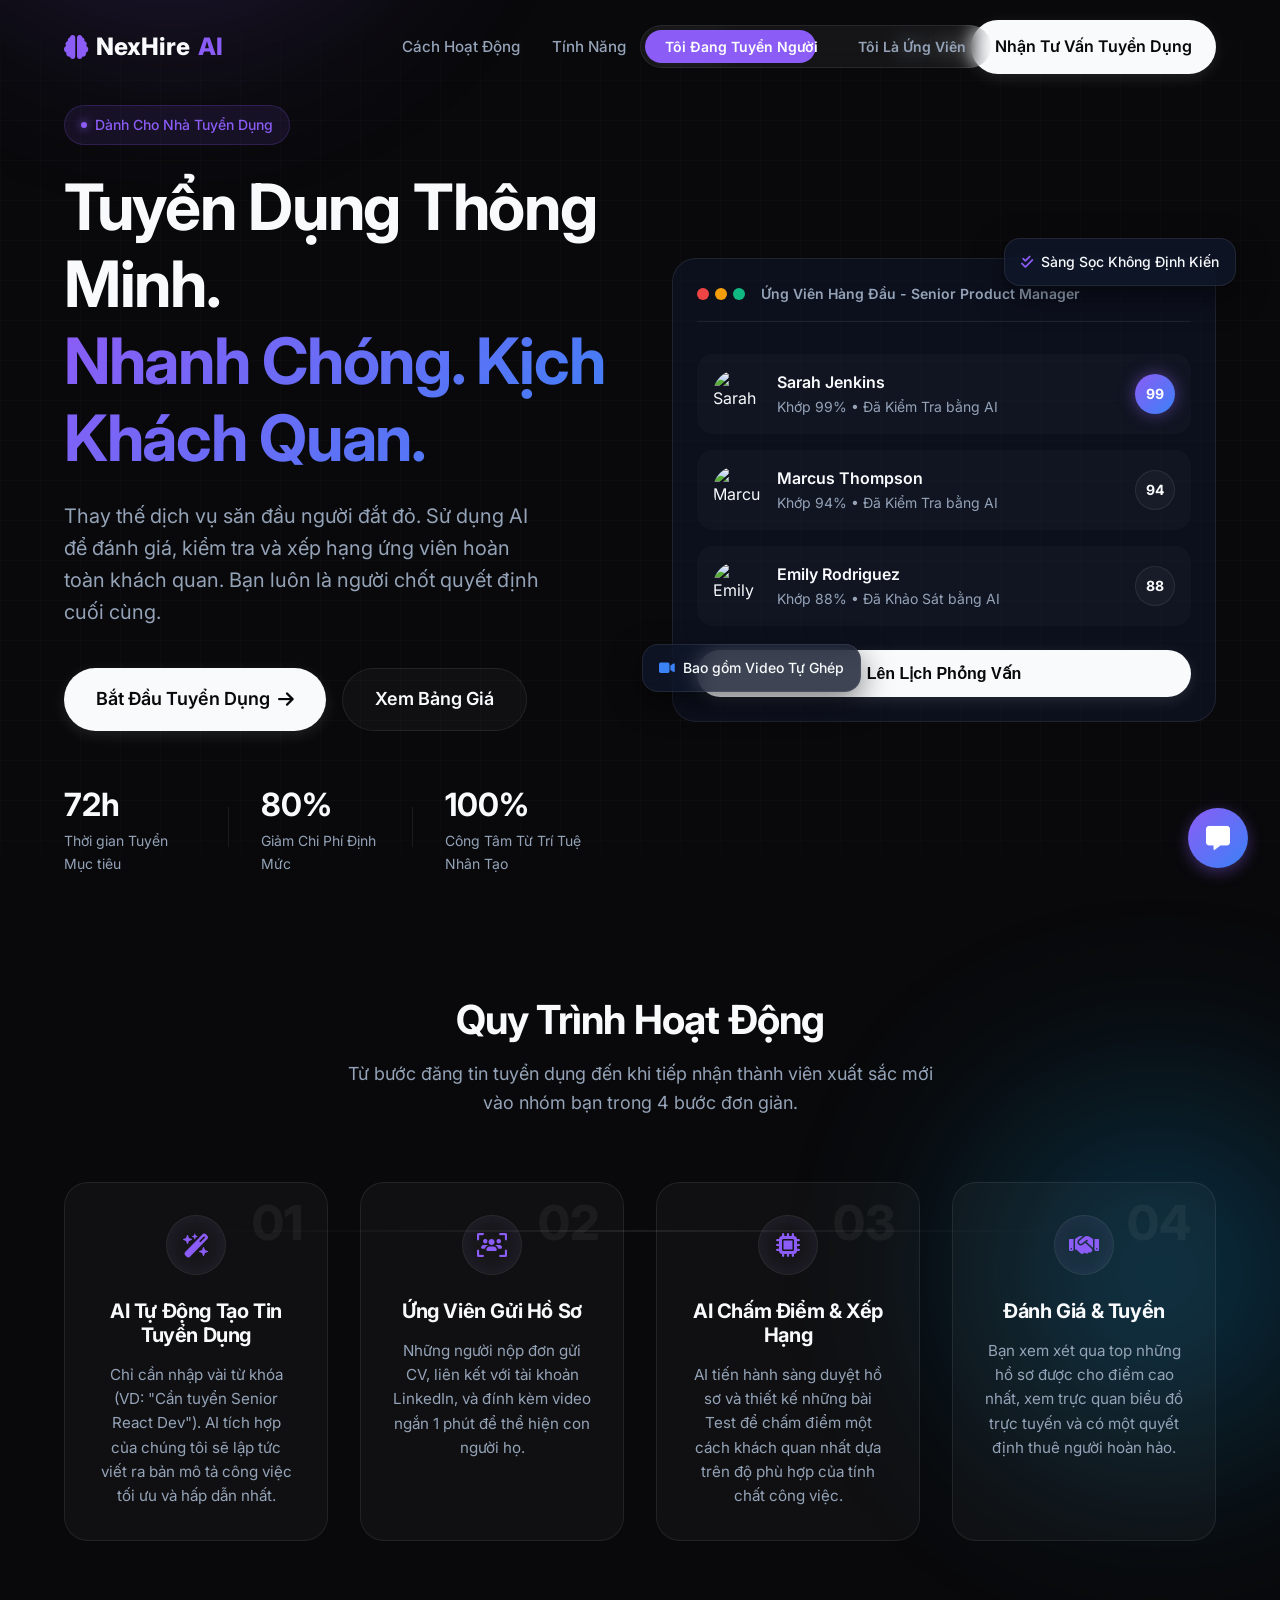
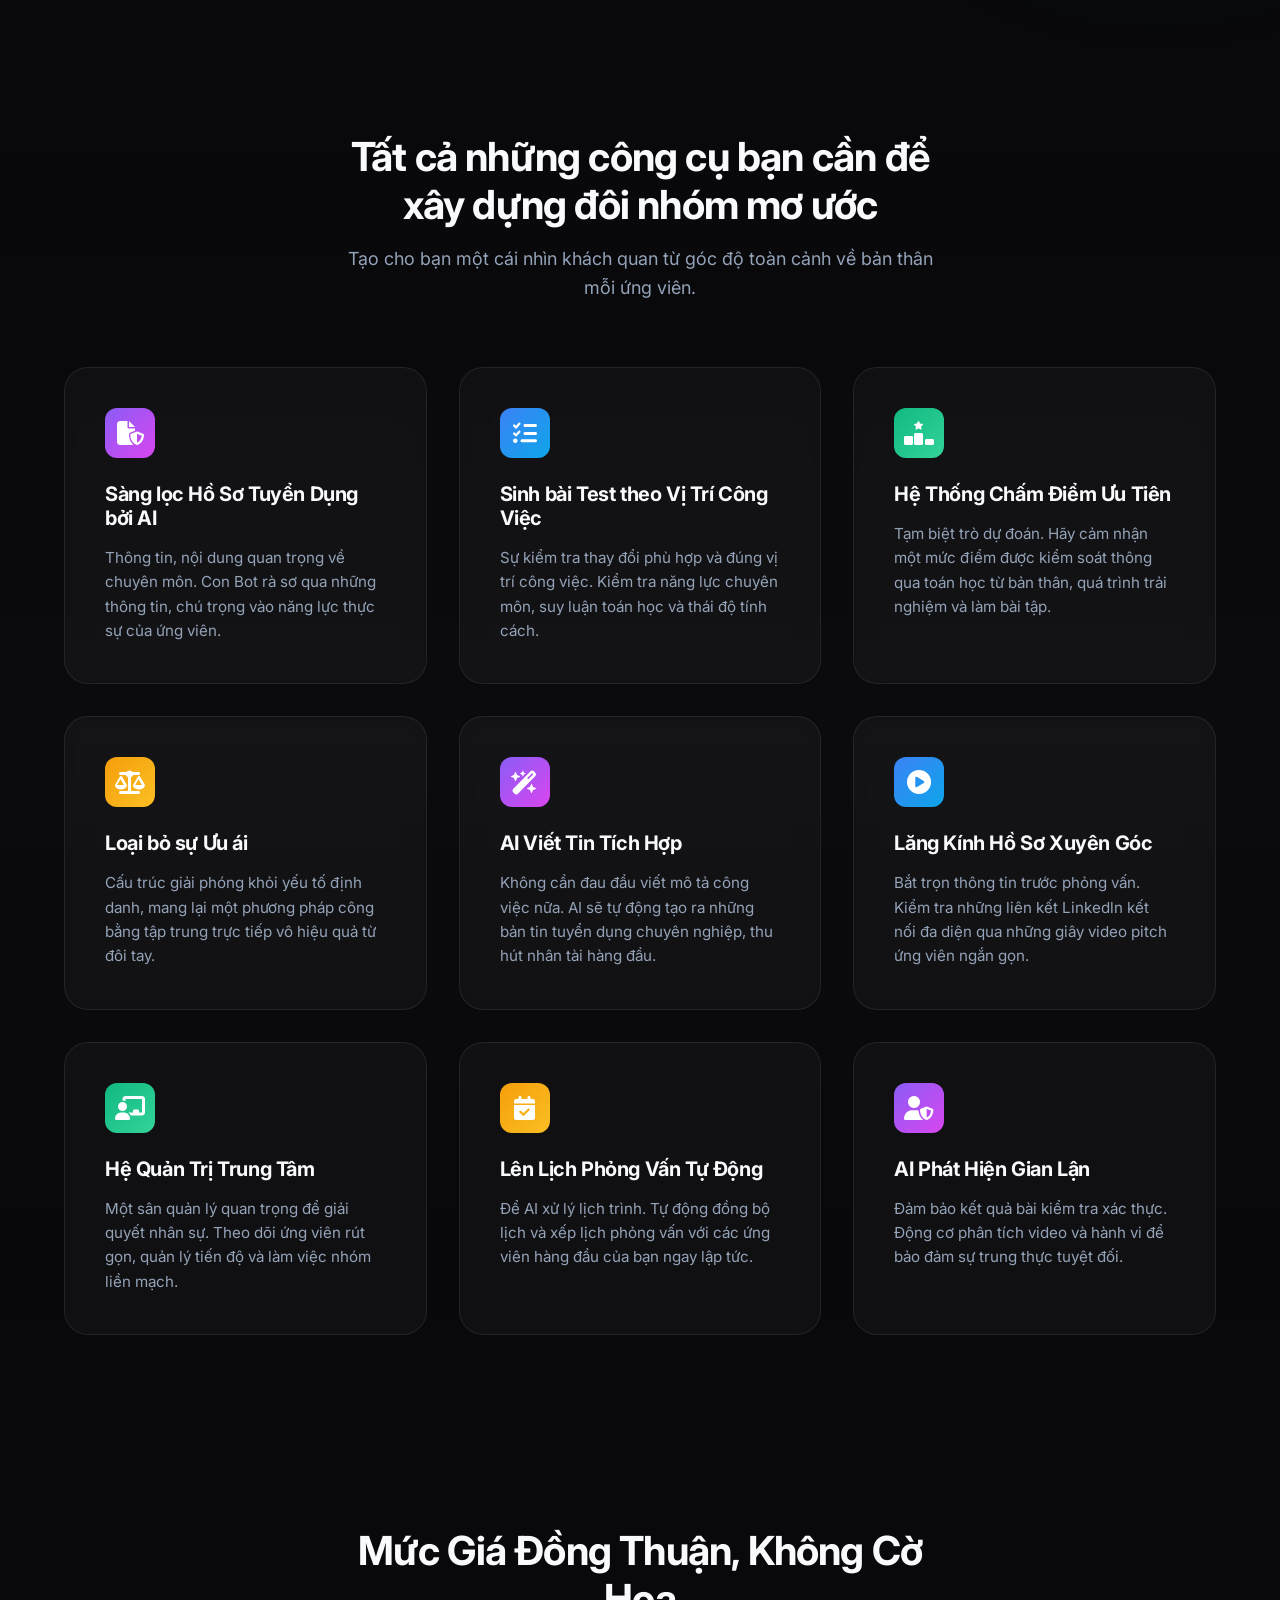
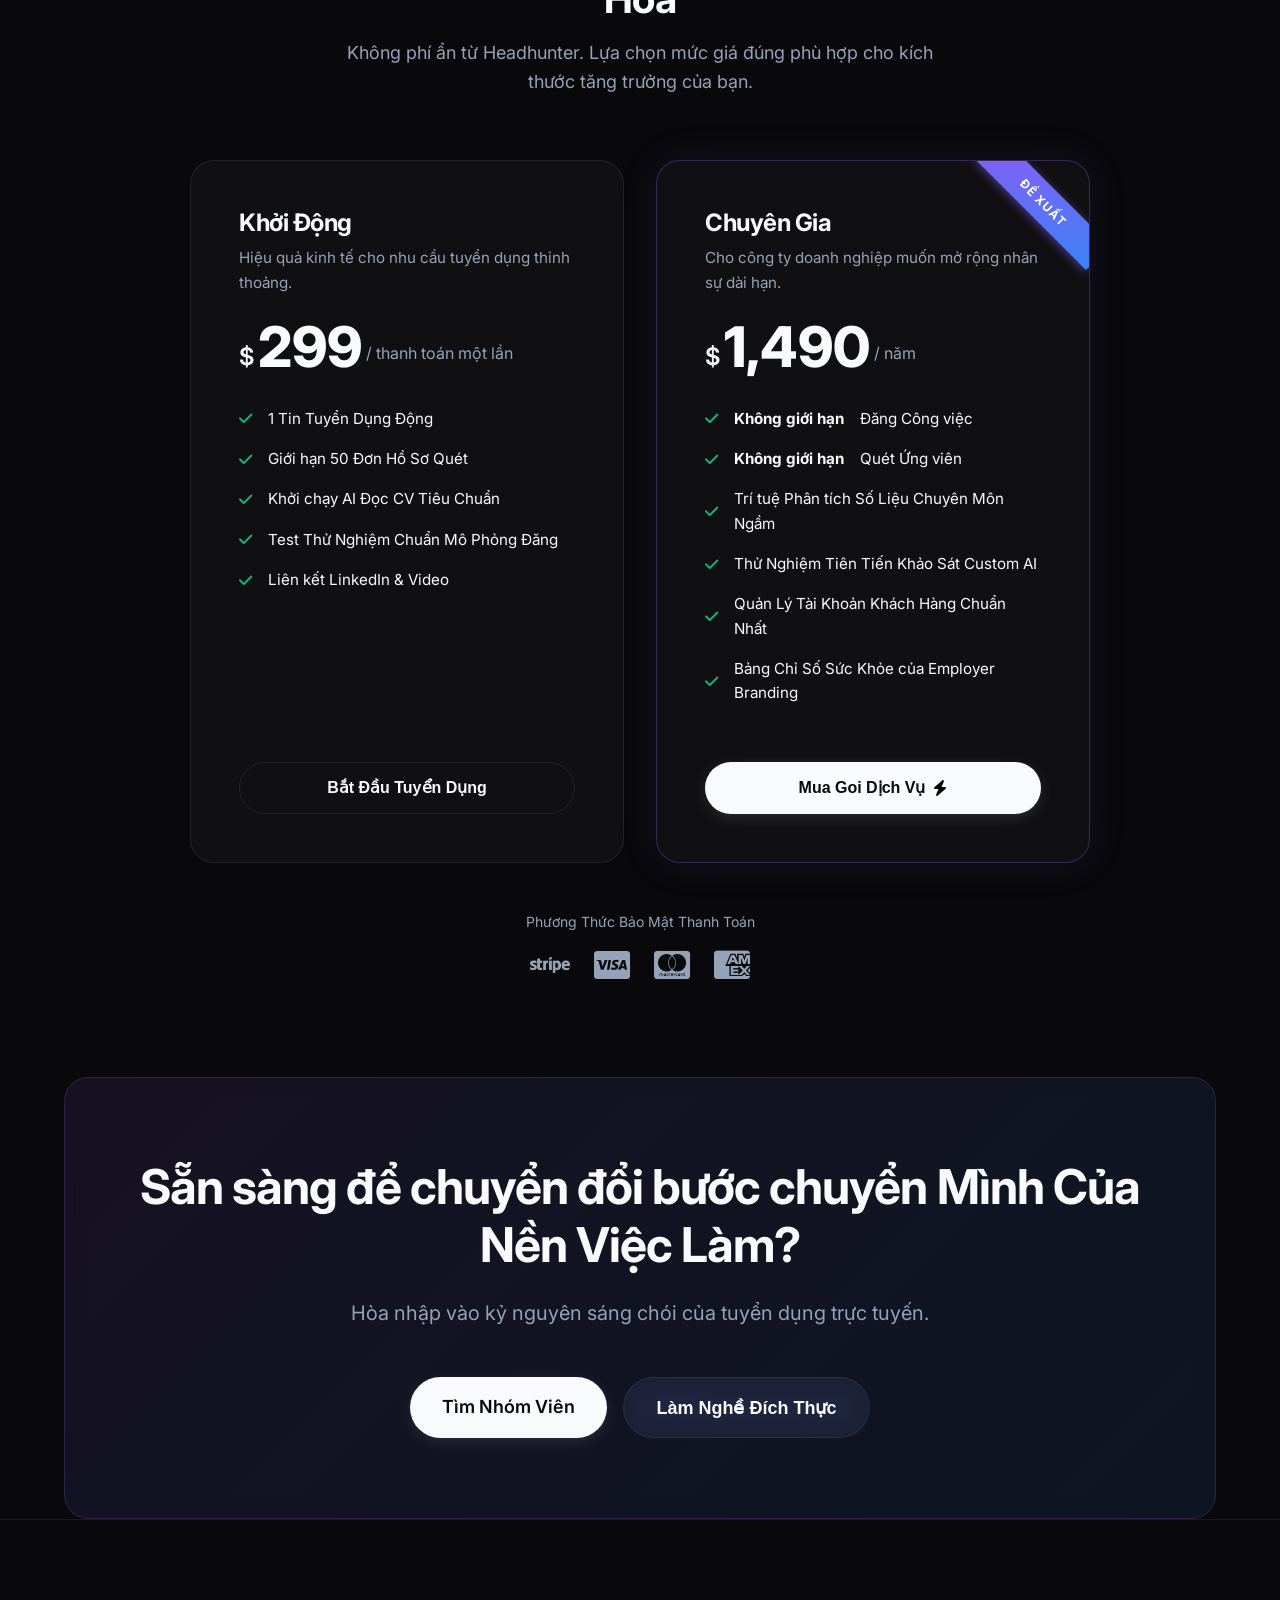
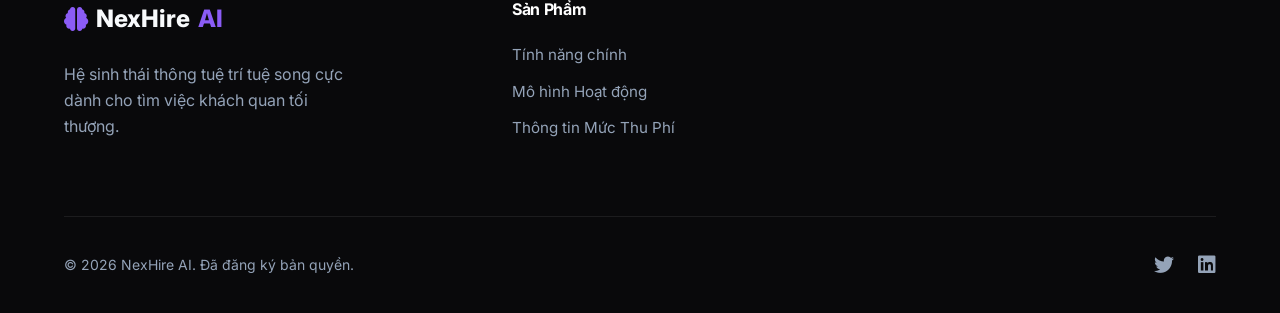
==== commit 582e32e6: "Add files via upload" ====
--- a/index-vi.html
+++ b/index-vi.html
@@ -660,6 +660,30 @@
             btn.disabled = false;
         }
     </script>
+
+    <div class="chatbot-widget">
+        <button class="chatbot-toggle" id="chatbot-toggle" onclick="document.getElementById('chatbot-window').classList.toggle('open')">
+            <i class="fa-solid fa-message"></i>
+        </button>
+        <div class="chatbot-window" id="chatbot-window">
+            <div class="chatbot-header">
+                Trợ lý NexHire
+                <button class="close-btn" onclick="document.getElementById('chatbot-window').classList.remove('open')">
+                    <i class="fa-solid fa-minus"></i>
+                </button>
+            </div>
+            <div class="chatbot-messages" id="chatbot-messages">
+                <div class="chat-bubble ai">
+                    Xin chào! Tôi là trợ lý AI của NexHire. Bạn cần hướng dẫn sử dụng phiên bản thử nghiệm hay có bất kỳ thắc mắc nào về tuyển dụng không?
+                </div>
+            </div>
+            <div class="chatbot-input">
+                <input type="text" id="chatbot-input-field" placeholder="Hỏi tôi bất kỳ điều gì...">
+                <button onclick="sendChatMessage()"><i class="fa-solid fa-paper-plane"></i></button>
+            </div>
+        </div>
+    </div>
+
     <script src="script.js"></script>
 </body>
 </html>
--- a/style.css
+++ b/style.css
@@ -1039,10 +1039,22 @@
     .nav-links, .nav-actions { display: none; }
     .mobile-menu-btn { display: block; }
     
+    .nav-container {
+        flex-direction: column;
+        gap: 1rem;
+    }
+    .portal-toggle-container {
+        position: relative;
+        display: flex;
+        transform: none;
+        left: auto;
+    }
+    .navbar { padding: 1rem 0; }
+    
     .hero-container {
         grid-template-columns: 1fr;
         text-align: center;
-        padding-top: 3rem;
+        padding-top: 1rem;
     }
     
     .hero-subtitle { margin: 0 auto 2.5rem; }
@@ -1143,9 +1155,143 @@
 }
 
 @media (max-width: 768px) {
-    .portal-toggle-container {
-        display: none; /* Hide toggle from nav on extreme small if needed, or rely on mobile menu */
-    }
+    /* Maintained above in the main 768px media query block */
+}
+
+/* ==========================================================================
+   AI Bot Widget
+   ========================================================================== */
+.chatbot-widget {
+    position: fixed;
+    bottom: 2rem;
+    right: 2rem;
+    z-index: 9999;
+}
+
+.chatbot-toggle {
+    width: 60px;
+    height: 60px;
+    border-radius: 50%;
+    background: var(--gradient-primary);
+    color: white;
+    border: none;
+    cursor: pointer;
+    box-shadow: 0 4px 15px rgba(139, 92, 246, 0.4);
+    font-size: 1.5rem;
+    transition: transform 0.3s ease;
+    display: flex;
+    align-items: center;
+    justify-content: center;
+}
+
+.chatbot-toggle:hover {
+    transform: scale(1.1);
+}
+
+.chatbot-window {
+    position: absolute;
+    bottom: 80px;
+    right: 0;
+    width: 350px;
+    max-width: calc(100vw - 4rem);
+    height: 450px;
+    background: rgba(15, 23, 42, 0.95);
+    backdrop-filter: blur(20px);
+    border: 1px solid var(--glass-border);
+    border-radius: 1rem;
+    box-shadow: 0 10px 40px rgba(0,0,0,0.5);
+    display: flex;
+    flex-direction: column;
+    overflow: hidden;
+    transform-origin: bottom right;
+    transform: scale(0);
+    opacity: 0;
+    transition: all 0.3s cubic-bezier(0.175, 0.885, 0.32, 1.275);
+}
+
+.chatbot-window.open {
+    transform: scale(1);
+    opacity: 1;
+}
+
+.chatbot-header {
+    padding: 1rem;
+    background: rgba(255, 255, 255, 0.05);
+    border-bottom: 1px solid var(--glass-border);
+    display: flex;
+    justify-content: space-between;
+    align-items: center;
+    font-weight: 600;
+}
+
+.chatbot-header .close-btn {
+    background: none;
+    border: none;
+    color: var(--text-secondary);
+    cursor: pointer;
+    font-size: 1.2rem;
+}
+
+.chatbot-messages {
+    flex-grow: 1;
+    padding: 1rem;
+    overflow-y: auto;
+    display: flex;
+    flex-direction: column;
+    gap: 1rem;
+}
+
+.chat-bubble {
+    max-width: 85%;
+    padding: 0.75rem 1rem;
+    border-radius: 1rem;
+    font-size: 0.875rem;
+    line-height: 1.4;
+}
+
+.chat-bubble.ai {
+    background: rgba(255, 255, 255, 0.05);
+    border: 1px solid var(--glass-border);
+    align-self: flex-start;
+    border-bottom-left-radius: 0.25rem;
+}
+
+.chat-bubble.user {
+    background: var(--primary-color);
+    color: white;
+    align-self: flex-end;
+    border-bottom-right-radius: 0.25rem;
+}
+
+.chatbot-input {
+    padding: 1rem;
+    border-top: 1px solid var(--glass-border);
+    display: flex;
+    gap: 0.5rem;
+}
+
+.chatbot-input input {
+    flex-grow: 1;
+    padding: 0.75rem 1rem;
+    background: rgba(255, 255, 255, 0.03);
+    border: 1px solid var(--glass-border);
+    border-radius: 999px;
+    color: white;
+    font-family: inherit;
+    outline: none;
+}
+
+.chatbot-input button {
+    width: 45px;
+    height: 45px;
+    border-radius: 50%;
+    background: var(--primary-color);
+    color: white;
+    border: none;
+    cursor: pointer;
+    display: flex;
+    align-items: center;
+    justify-content: center;
 }
 
 /* Portal Views */
